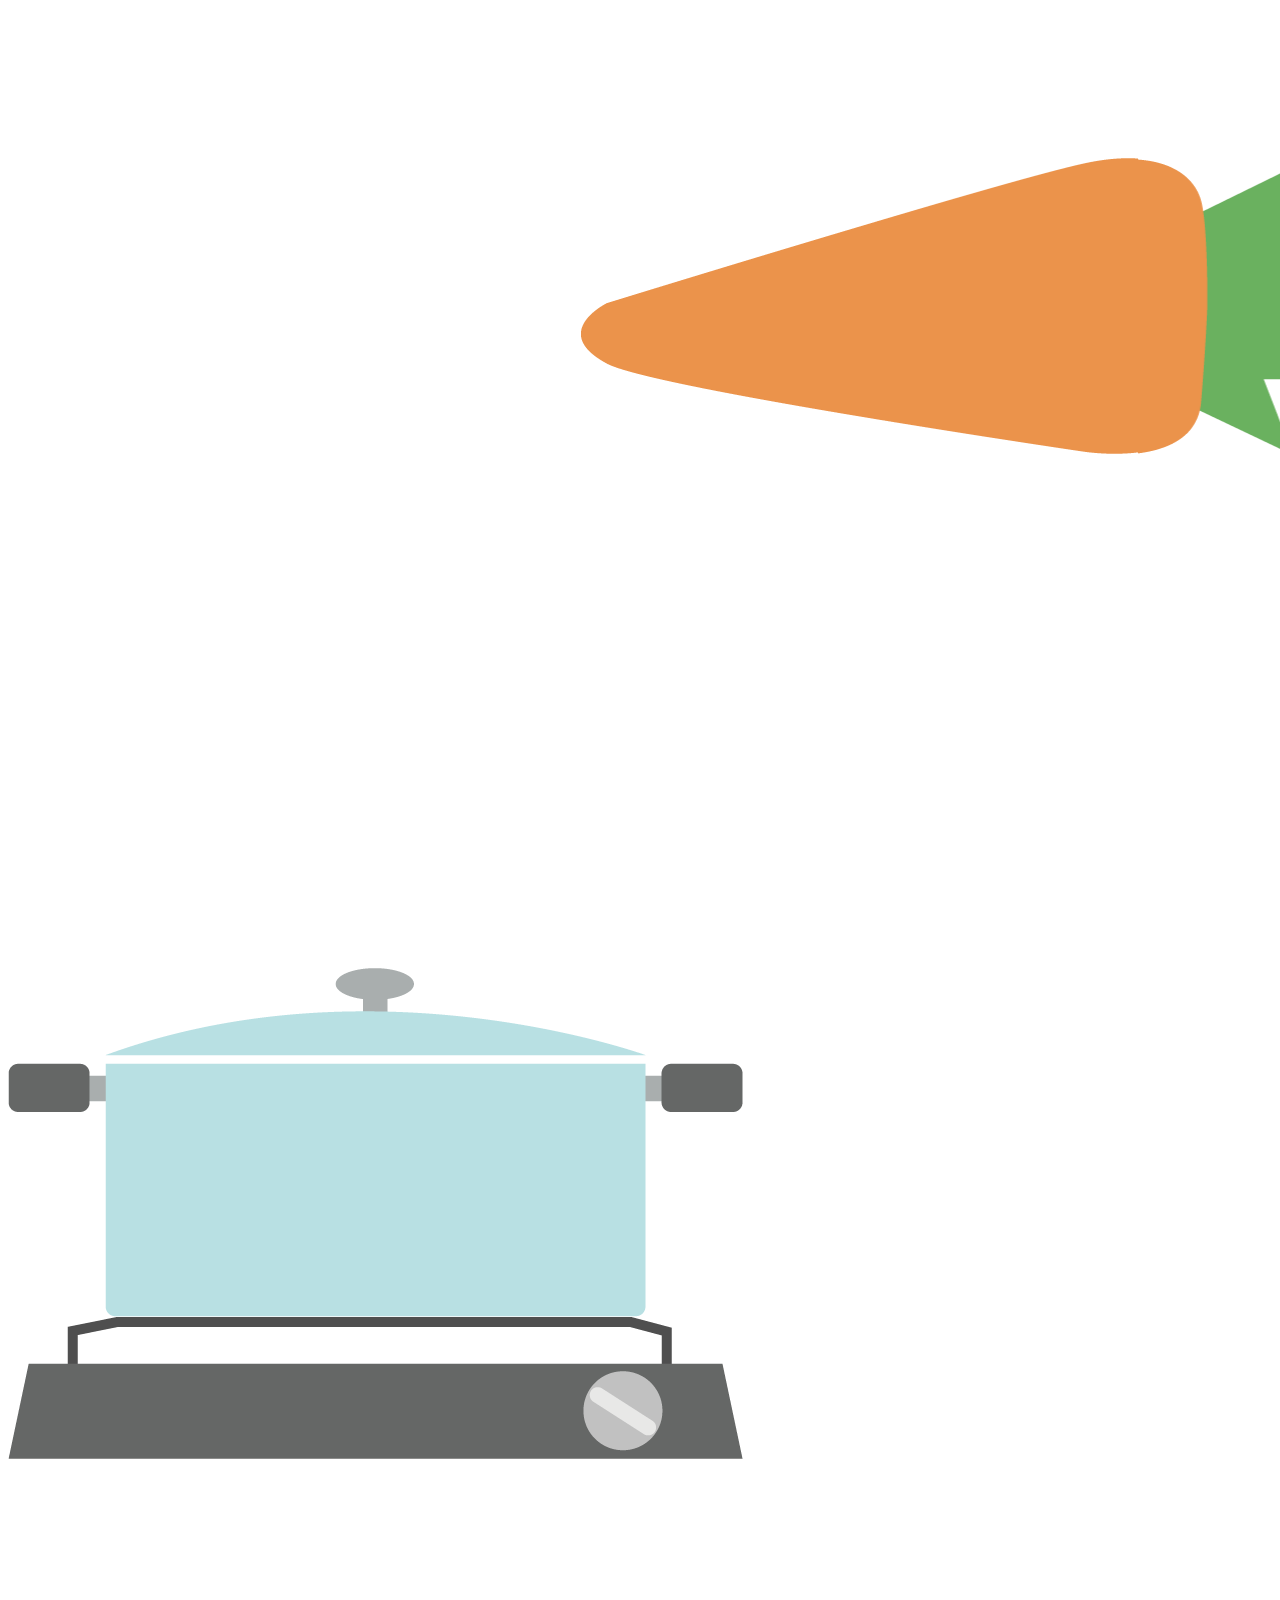
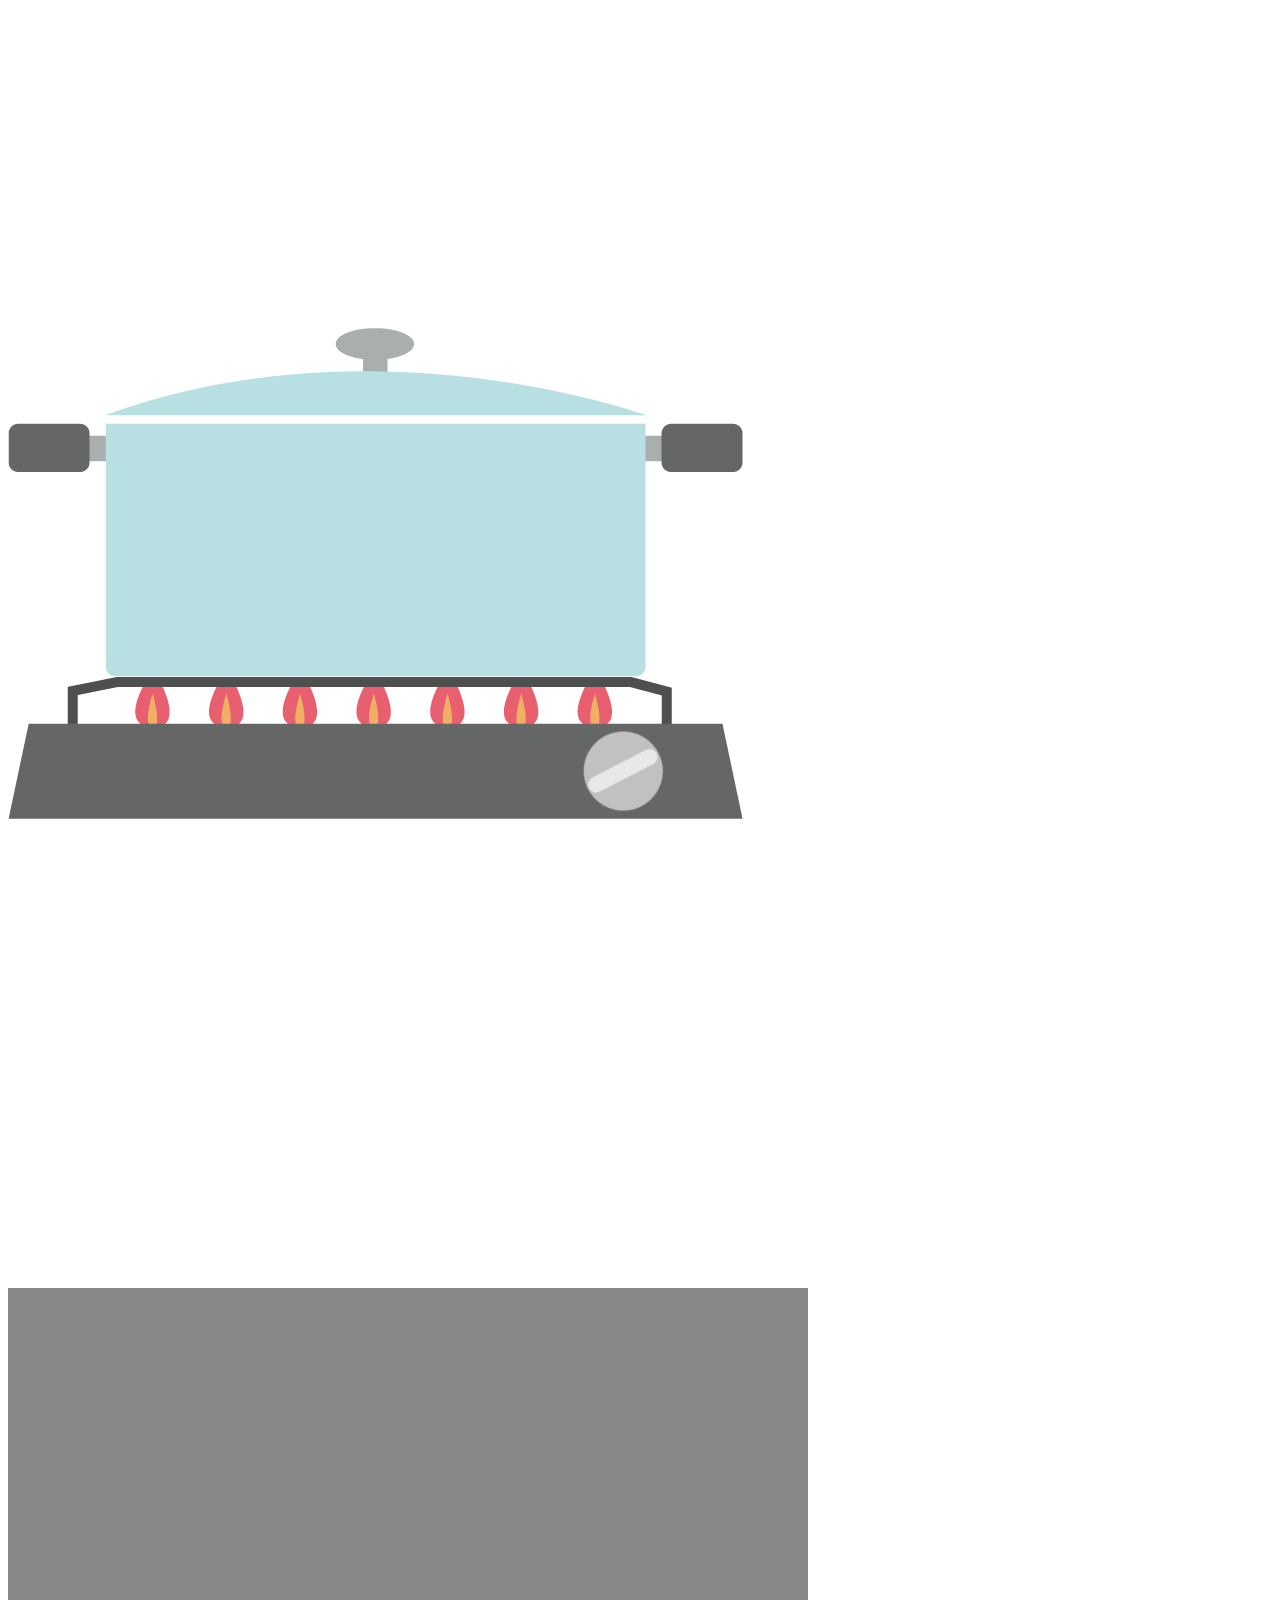
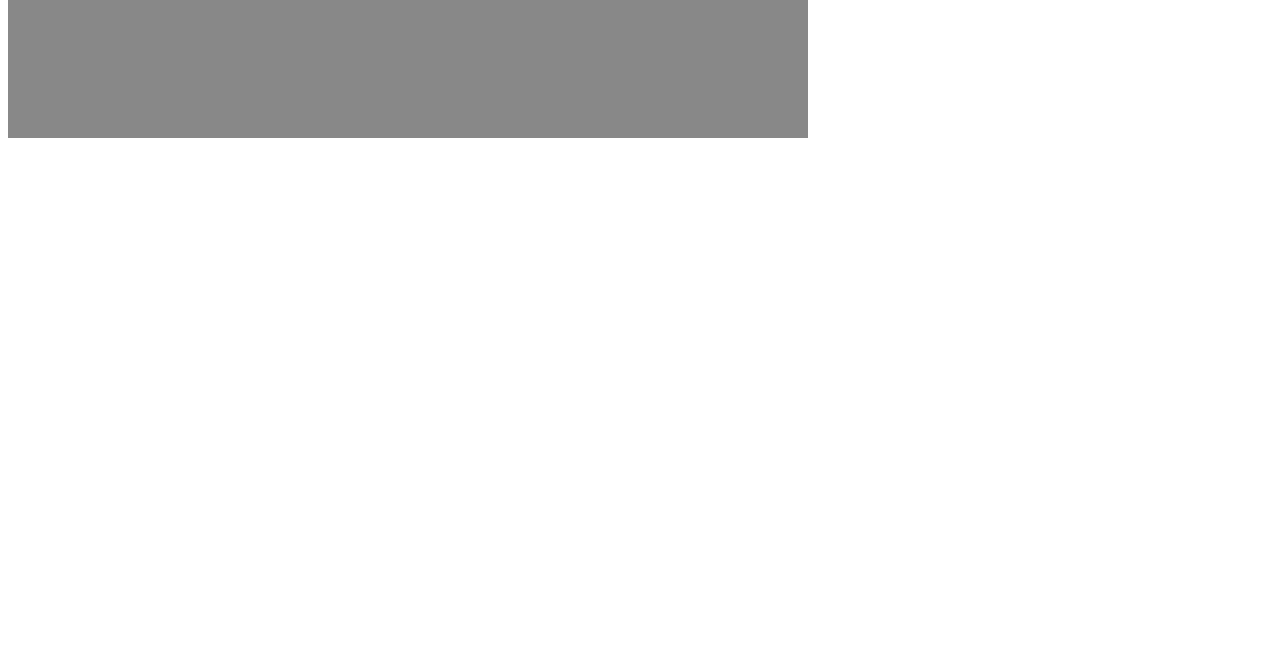
==== cook.html @ 222a022e "cook.html" ====
<!DOCTYPE html>
<html lang="en">
<head>
	<meta charset="UTF-8">
	<title>はじめてのキッチン　-りょうりをつくろう-</title>
	<link rel="stylesheet" href="stylesheets/style.css">
	<script type="text/javascript" src="js/jquery.min.js"></script>
	<script type="text/javascript" src="js/cut.js"></script>
	<script type="text/javascript" src="js/jqueryRotate.js"></script>
	<script type="text/javascript" src="js/fire.js"></script>
    <script src="js/imagesLoaded.js"></script>
    <script src="js/jcanvas.js"></script>
    <script src="js/mix.js"></script>


</head>
<style type="text/css">
    #canvas-wrapper {
        position: relative;
        width: 840px;
        height: 640px;
    }
    #cover-canvas {
        position: absolute;
        background-color: #888;
    }
    #canvas-wrapper div{
        position: absolute;
        top: 209px;
        left: 384px;
    }
    #preload {
        display: none;
    }
</style>


<body>
	<div class="foodwrapper cut">
		<div class="food">
			<img src="images/cookimg/carrot_0.png" height="596" width="280" alt="">
		</div>
		<div class="food">
			<img src="images/cookimg/carrot_1.png" height="596" width="280" alt="">
		</div>
		<div class="food">
			<img src="images/cookimg/carrot_2.png" height="596" width="280" alt="">
		</div>
	</div>
	<div class="foodwrapper gasoff">
		<div class="pan">
			<img src="images/utensil/img_pan.png" height="349" width="735" alt="">
		</div>
		<div class="gas off">
			<div class="gasSwitch">
				<img src="images/utensil/img_gasSwitch.png" height="80" width="80" alt="">
			</div>
		</div>
	</div>
	<div class="foodwrapper gason">
		<div class="pan">
			<img src="images/utensil/img_pan.png" height="349" width="735" alt="">
		</div>
		<div class="gas on">
			<div class="gasSwitch">
				<img src="images/utensil/img_gasSwitch.png" height="80" width="80" alt="">
			</div>
		</div>
	</div>

	<div class="foodwrapper mix">
        <div id="canvas-wrapper">
            <canvas id="cover-canvas" width="800" height="450"></canvas>
<!--             <div><img src="images/img_board.png" height="227" width="366"></div>
 -->
        </div>
 
        <!-- 生成される画像 -->
        <div class="generated-image">
        </div>
 
        <!-- 事前に一回画像を読み込ませておく -->
        <div id="preload">
            <img src="images/utensil/img_inPan_bg.png" height="633" width="837">
            <img src="images/utensil/img_inPan_0.png" height="633" width="633">
        </div>
	

	</div>


</body>
</html>
---- stylesheets/style.css ----
.foodwrapper {
  width: 1410px;
  height: 960px;
  margin: 0 auto;
}
.foodwrapper .food {
  cursor: pointer;
  float: right;
}
.foodwrapper .pan {
  width: 735px;
  height: 349px;
}
.foodwrapper .gas {
  width: 735px;
  height: 142px;
  position: relative;
}
.foodwrapper .gas.on {
  background: url("../images/utensil/img_gas_on.png");
}
.foodwrapper .gas.on .gasSwitch {
  -webkit-transform: rotate(120deg);
}
.foodwrapper .gas.off {
  background: url("../images/utensil/img_gas_off.png");
}
.foodwrapper .gas .gasSwitch {
  cursor: pointer;
  width: 80px;
  height: 80px;
  right: 80px;
  bottom: 8px;
  position: absolute;
}
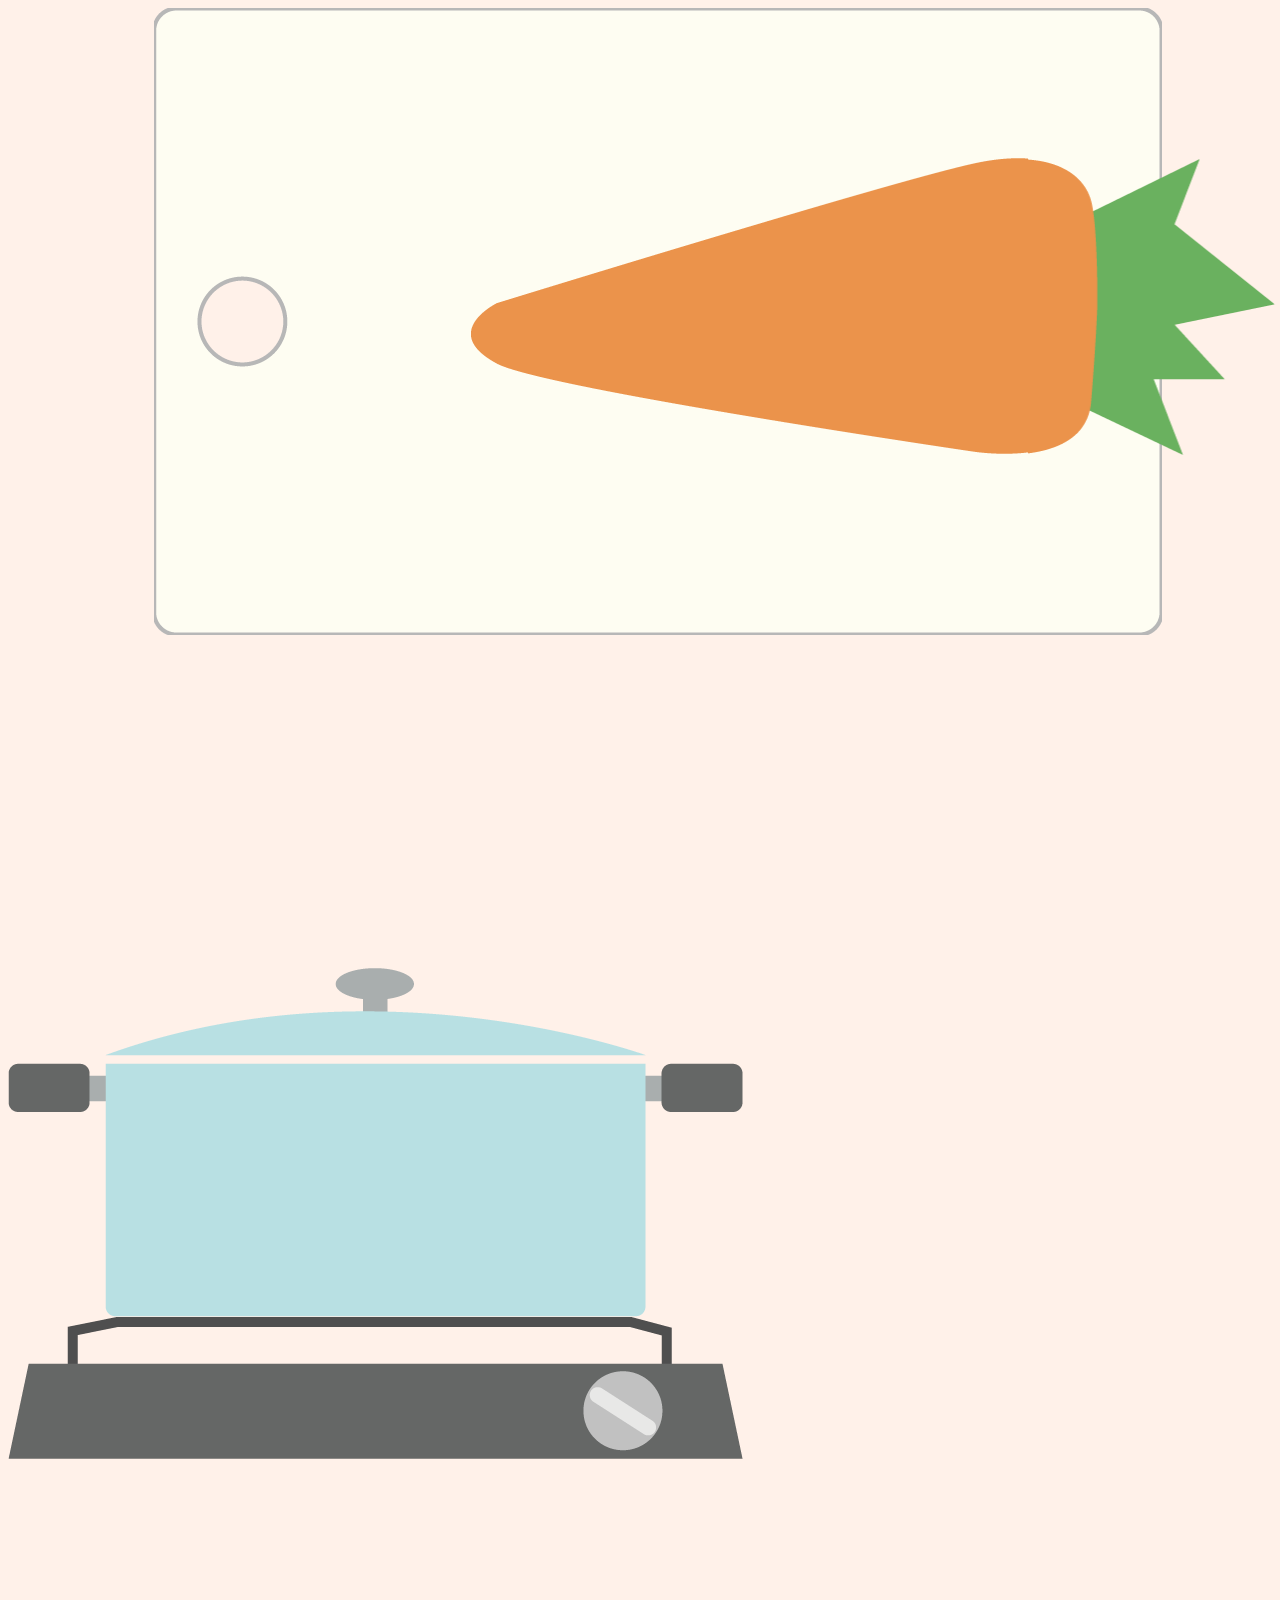
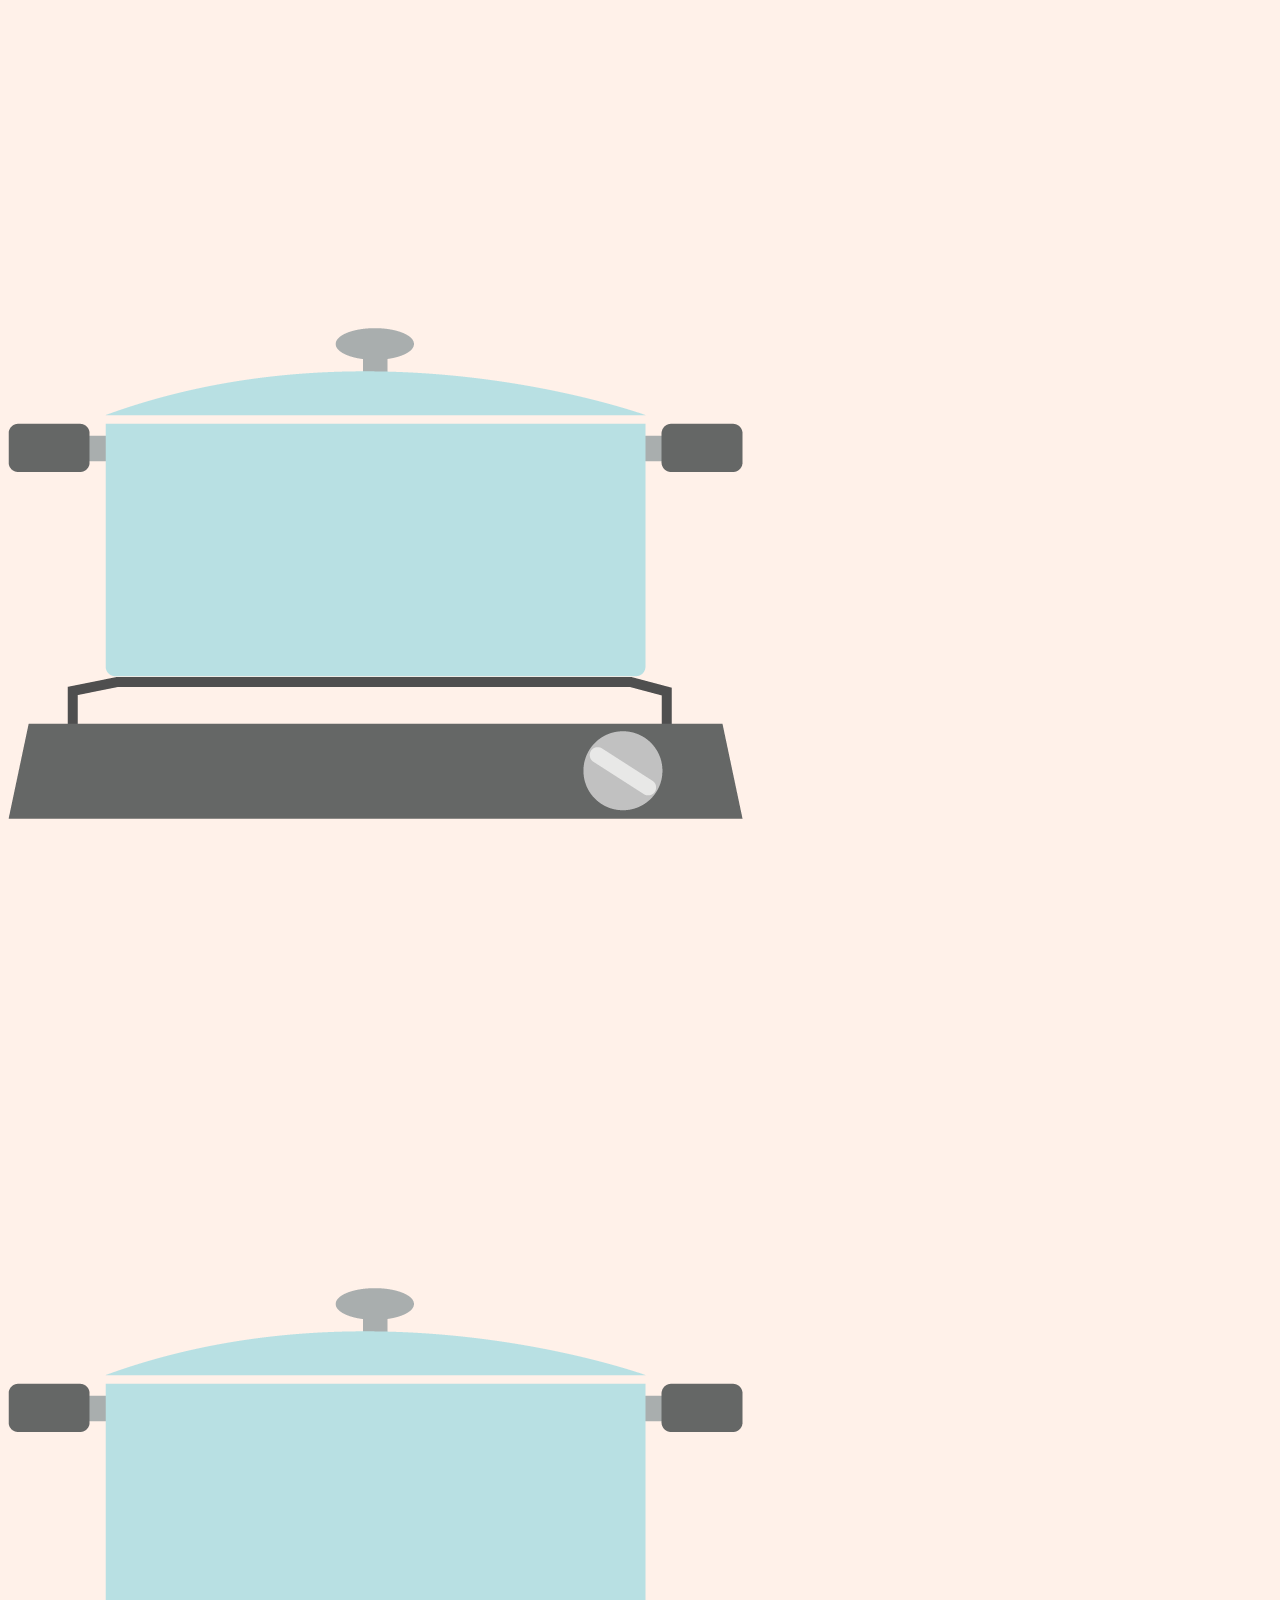
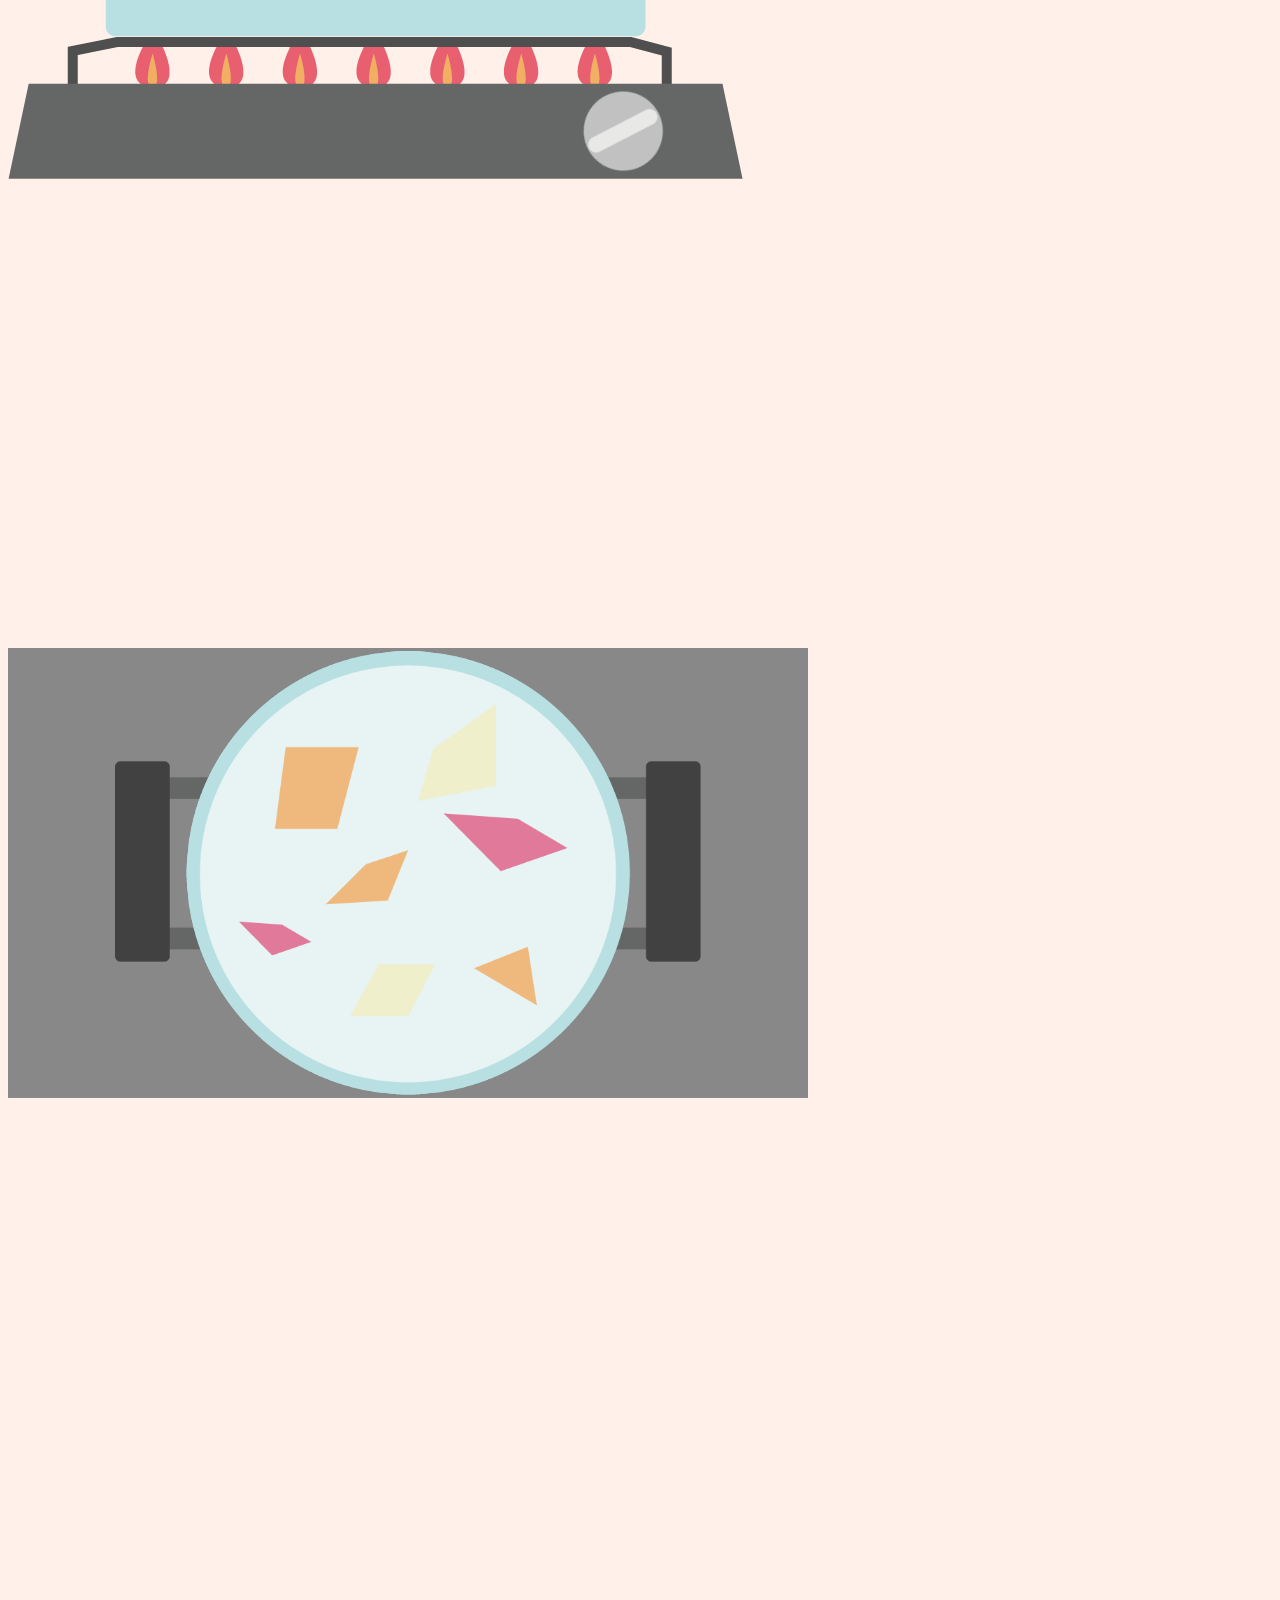
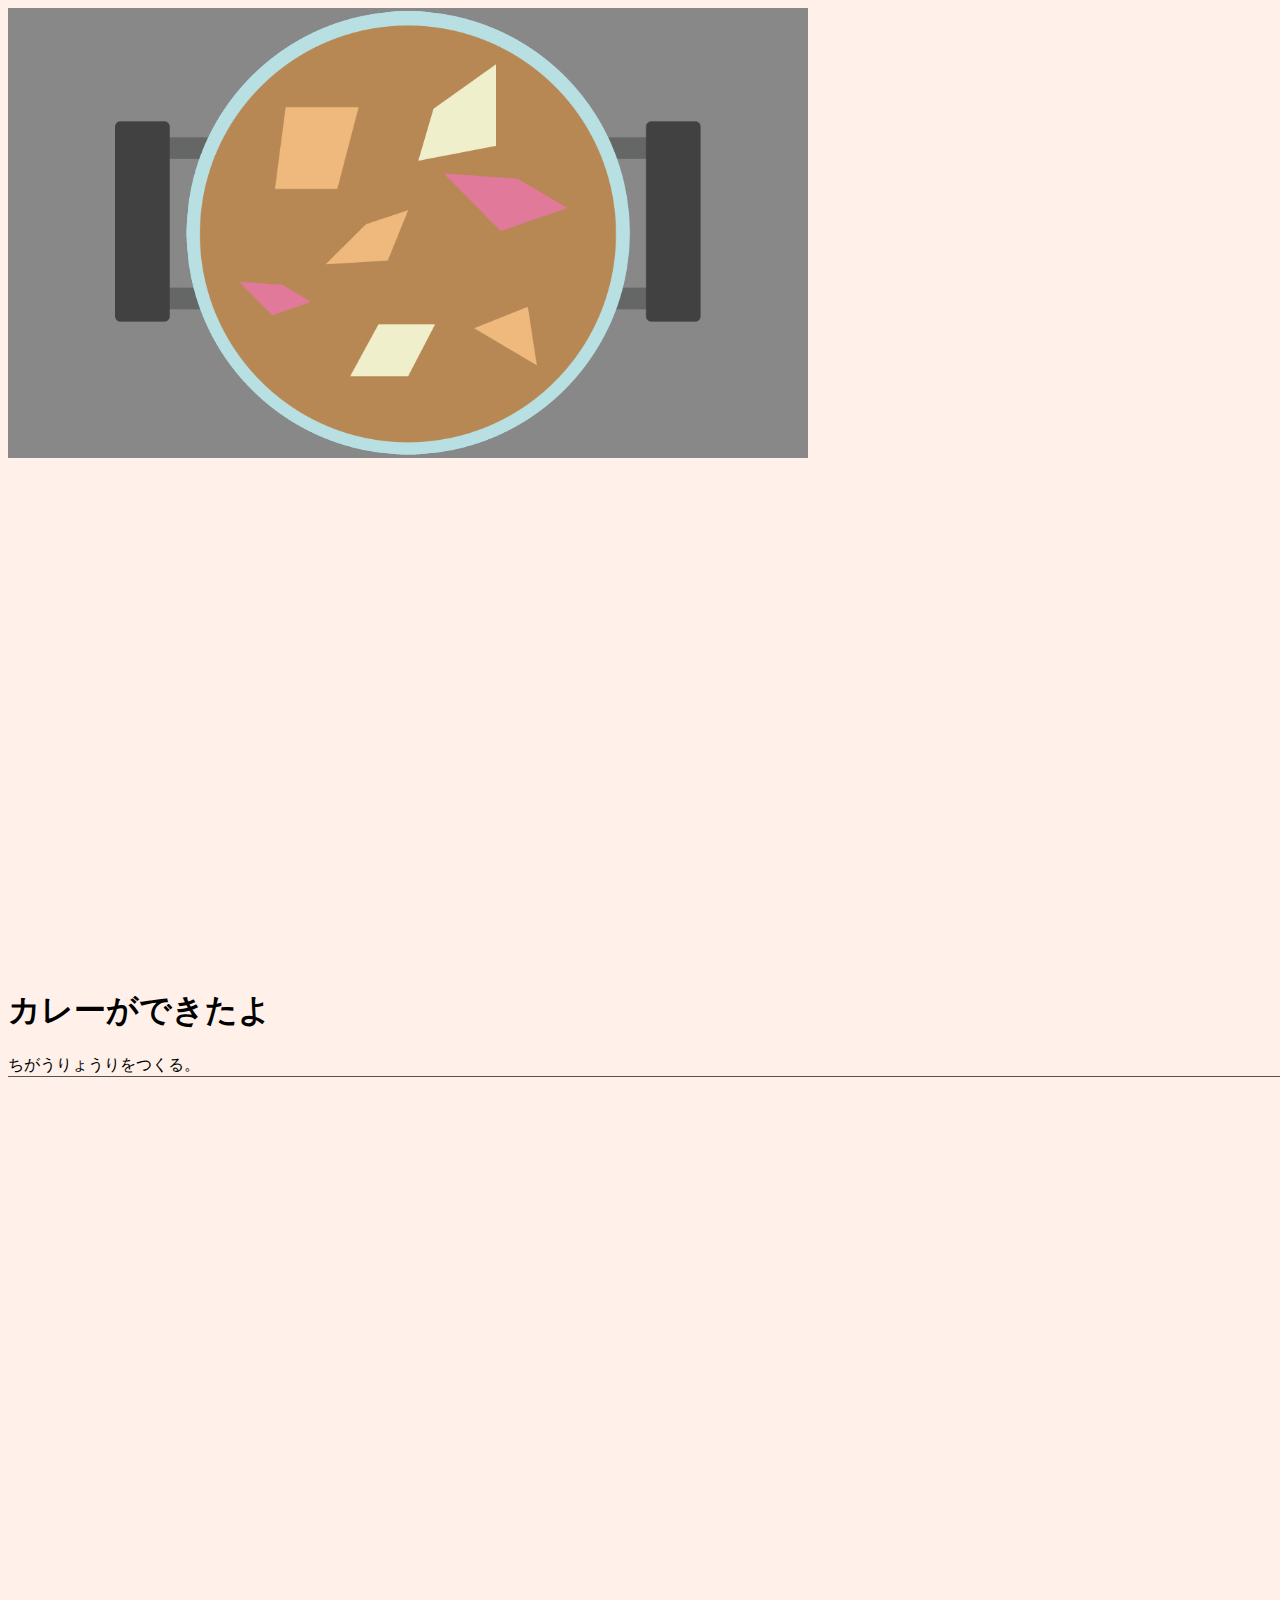
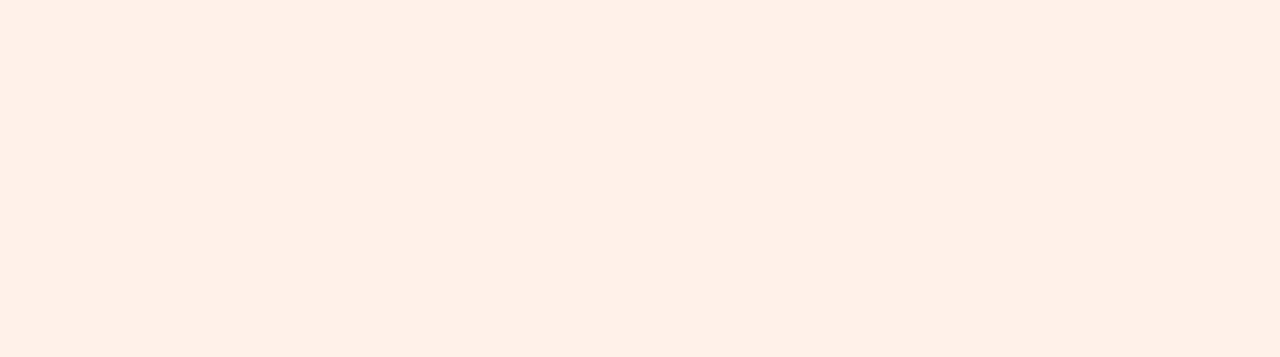
==== commit 36cc5ec2: "あるものぜんぶ" ====
--- a/cook.html
+++ b/cook.html
@@ -11,25 +11,32 @@
     <script src="js/imagesLoaded.js"></script>
     <script src="js/jcanvas.js"></script>
     <script src="js/mix.js"></script>
+    <script src="js/top.js"></script>
 
 
+<!-- 	<script>
+		$(window).on('touchmove.noScroll', function(e) {
+    		e.preventDefault();
+		});
+	</script>
+ -->
 </head>
 <style type="text/css">
-    #canvas-wrapper {
+    .canvas-wrapper {
         position: relative;
         width: 840px;
         height: 640px;
     }
-    #cover-canvas {
+    .cover-canvas {
         position: absolute;
         background-color: #888;
     }
-    #canvas-wrapper div{
+    .canvas-wrapper div{
         position: absolute;
         top: 209px;
         left: 384px;
     }
-    #preload {
+    .preload {
         display: none;
     }
 </style>
@@ -57,6 +64,16 @@
 			</div>
 		</div>
 	</div>
+	<div class="foodwrapper gasoff">
+		<div class="pan">
+			<img src="images/utensil/img_pan.png" height="349" width="735" alt="">
+		</div>
+		<div class="gas off">
+			<div class="gasSwitch">
+				<img src="images/utensil/img_gasSwitch.png" height="80" width="80" alt="">
+			</div>
+		</div>
+	</div>
 	<div class="foodwrapper gason">
 		<div class="pan">
 			<img src="images/utensil/img_pan.png" height="349" width="735" alt="">
@@ -69,8 +86,8 @@
 	</div>
 
 	<div class="foodwrapper mix">
-        <div id="canvas-wrapper">
-            <canvas id="cover-canvas" width="800" height="450"></canvas>
+        <div class="canvas-wrapper">
+            <canvas class="cover-canvas" width="800" height="450"></canvas>
 <!--             <div><img src="images/img_board.png" height="227" width="366"></div>
  -->
         </div>
@@ -80,7 +97,7 @@
         </div>
  
         <!-- 事前に一回画像を読み込ませておく -->
-        <div id="preload">
+        <div class="preload">
             <img src="images/utensil/img_inPan_bg.png" height="633" width="837">
             <img src="images/utensil/img_inPan_0.png" height="633" width="633">
         </div>
@@ -88,6 +105,31 @@
 
 	</div>
 
+	<div class="foodwrapper mix">
+        <div class="canvas-wrapper">
+            <canvas class="cover-canvas" width="800" height="450"></canvas>
+<!--             <div><img src="images/img_board.png" height="227" width="366"></div>
+ -->
+        </div>
+ 
+        <!-- 生成される画像 -->
+        <div class="generated-image">
+        </div>
+ 
+        <!-- 事前に一回画像を読み込ませておく -->
+        <div class="preload">
+            <img src="images/utensil/img_inPan_bg.png" height="633" width="837">
+            <img src="images/utensil/img_inPan_1.png" height="633" width="633">
+        </div>
+	
 
+	</div>
+
+	<div class="foodwrapper">
+		
+		<h1>カレーができたよ</h1>
+
+		<p class="goTop">ちがうりょうりをつくる。</p>
+	</div>
 </body>
 </html>--- a/stylesheets/style.css
+++ b/stylesheets/style.css
@@ -1,7 +1,20 @@
+body {
+  background: #FFF1E9;
+}
+
+.goTop {
+  display: block;
+  border-bottom: 1px solid #535353;
+}
+
 .foodwrapper {
-  width: 1410px;
+  width: 1300px;
   height: 960px;
   margin: 0 auto;
+}
+.foodwrapper.cut {
+  background: url("../images/img_board.png") no-repeat;
+  background-position: top;
 }
 .foodwrapper .food {
   cursor: pointer;
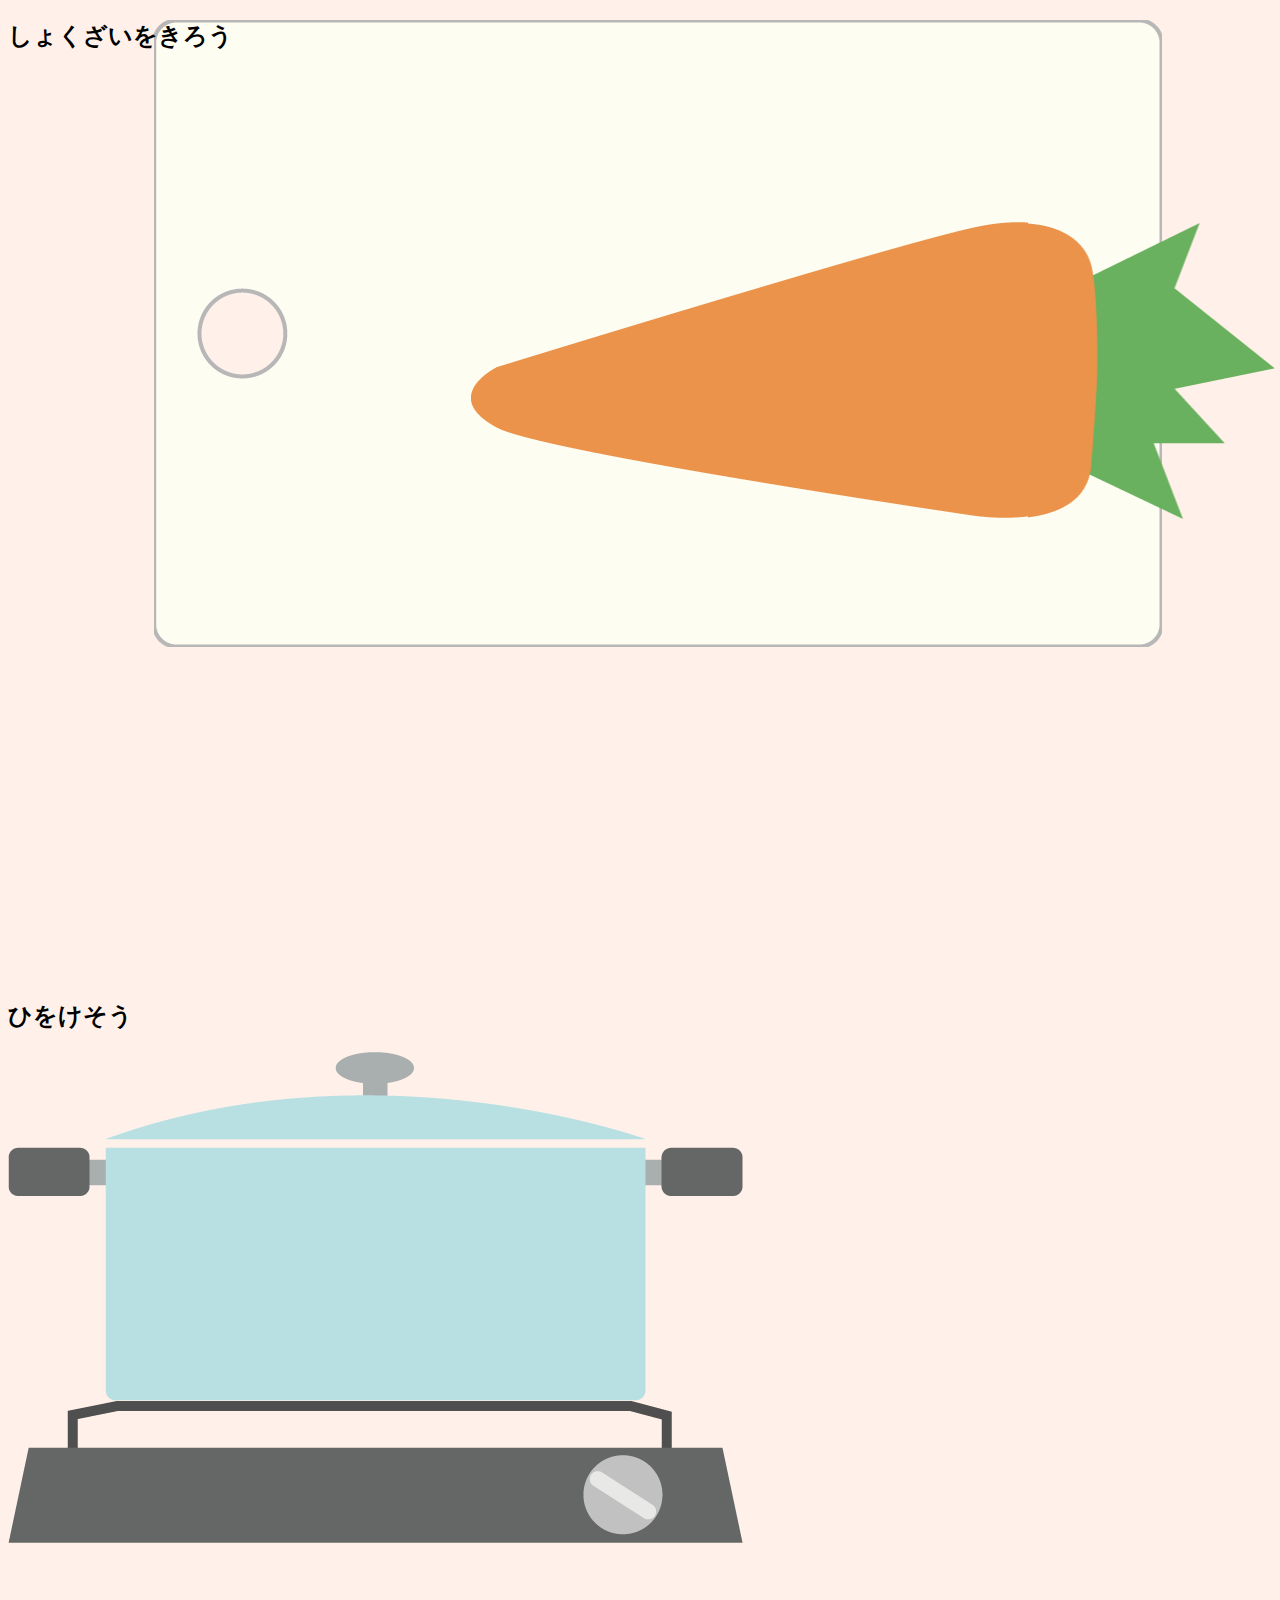
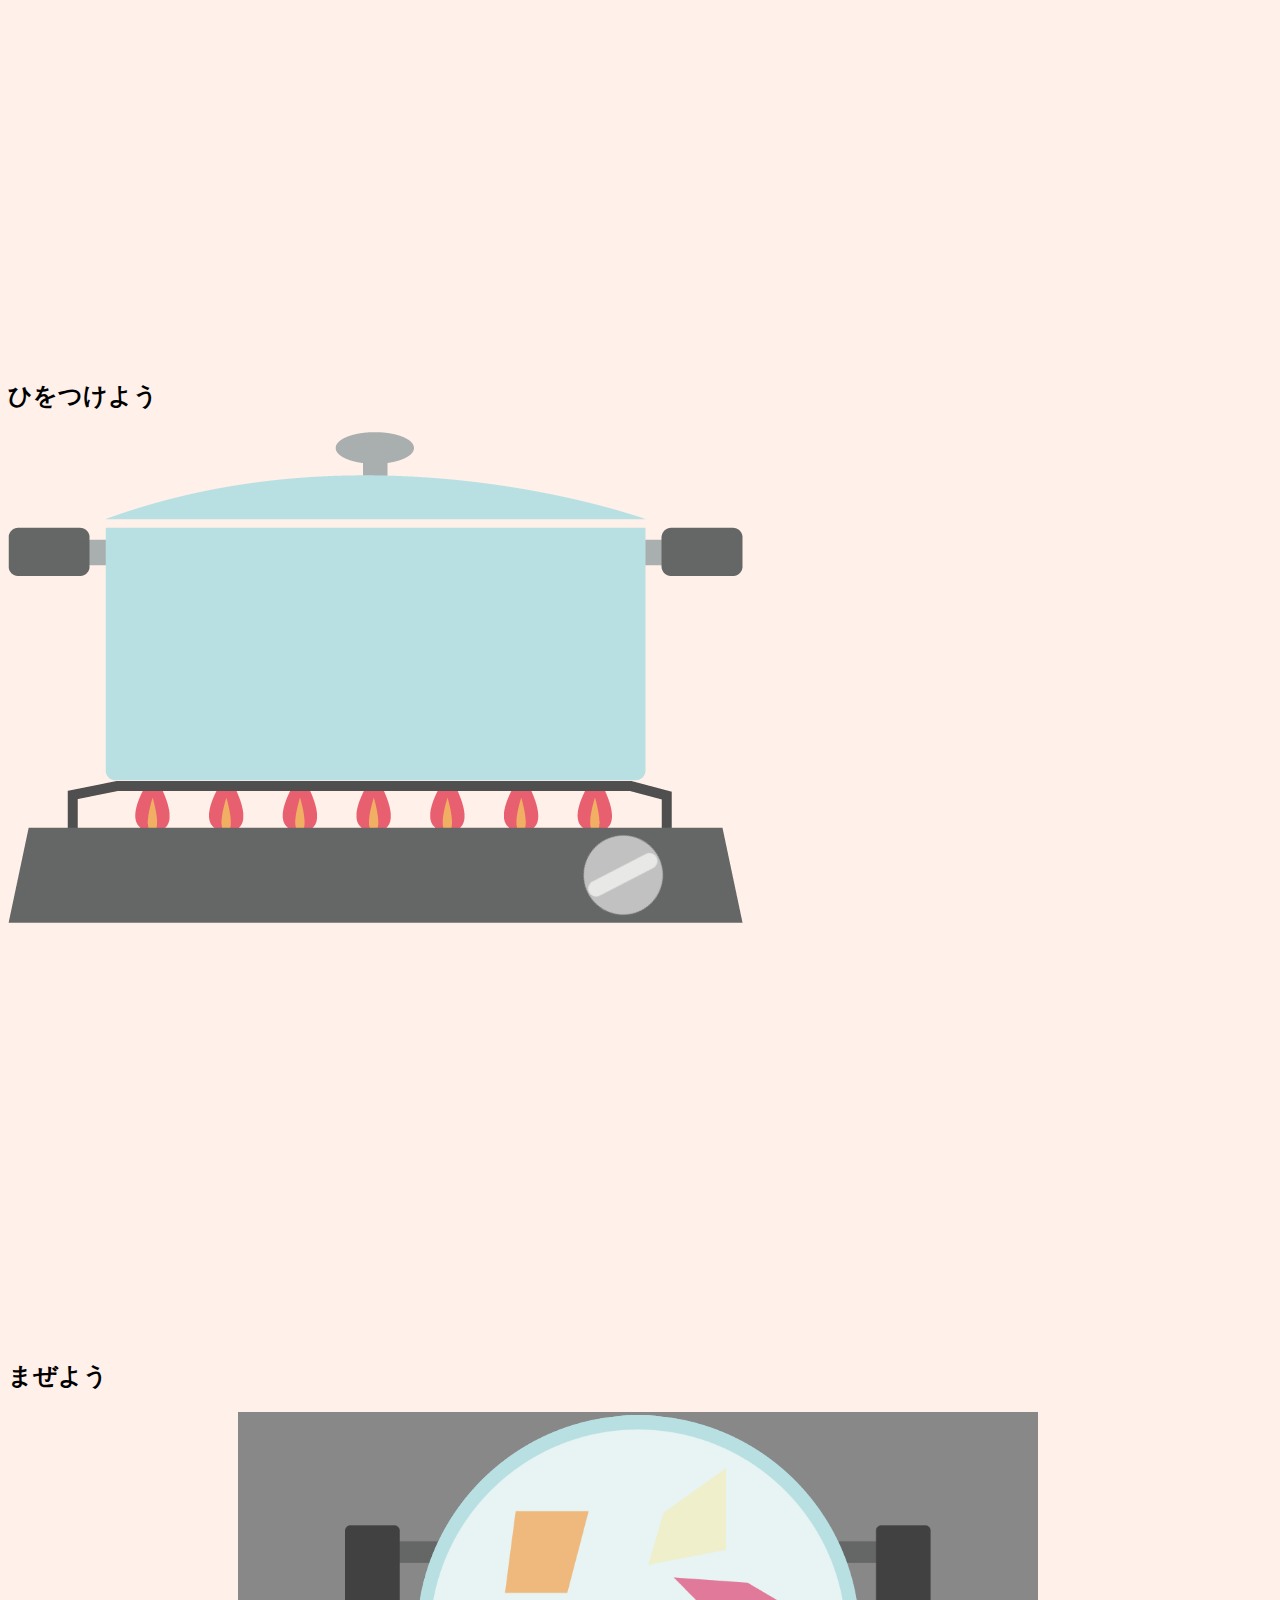
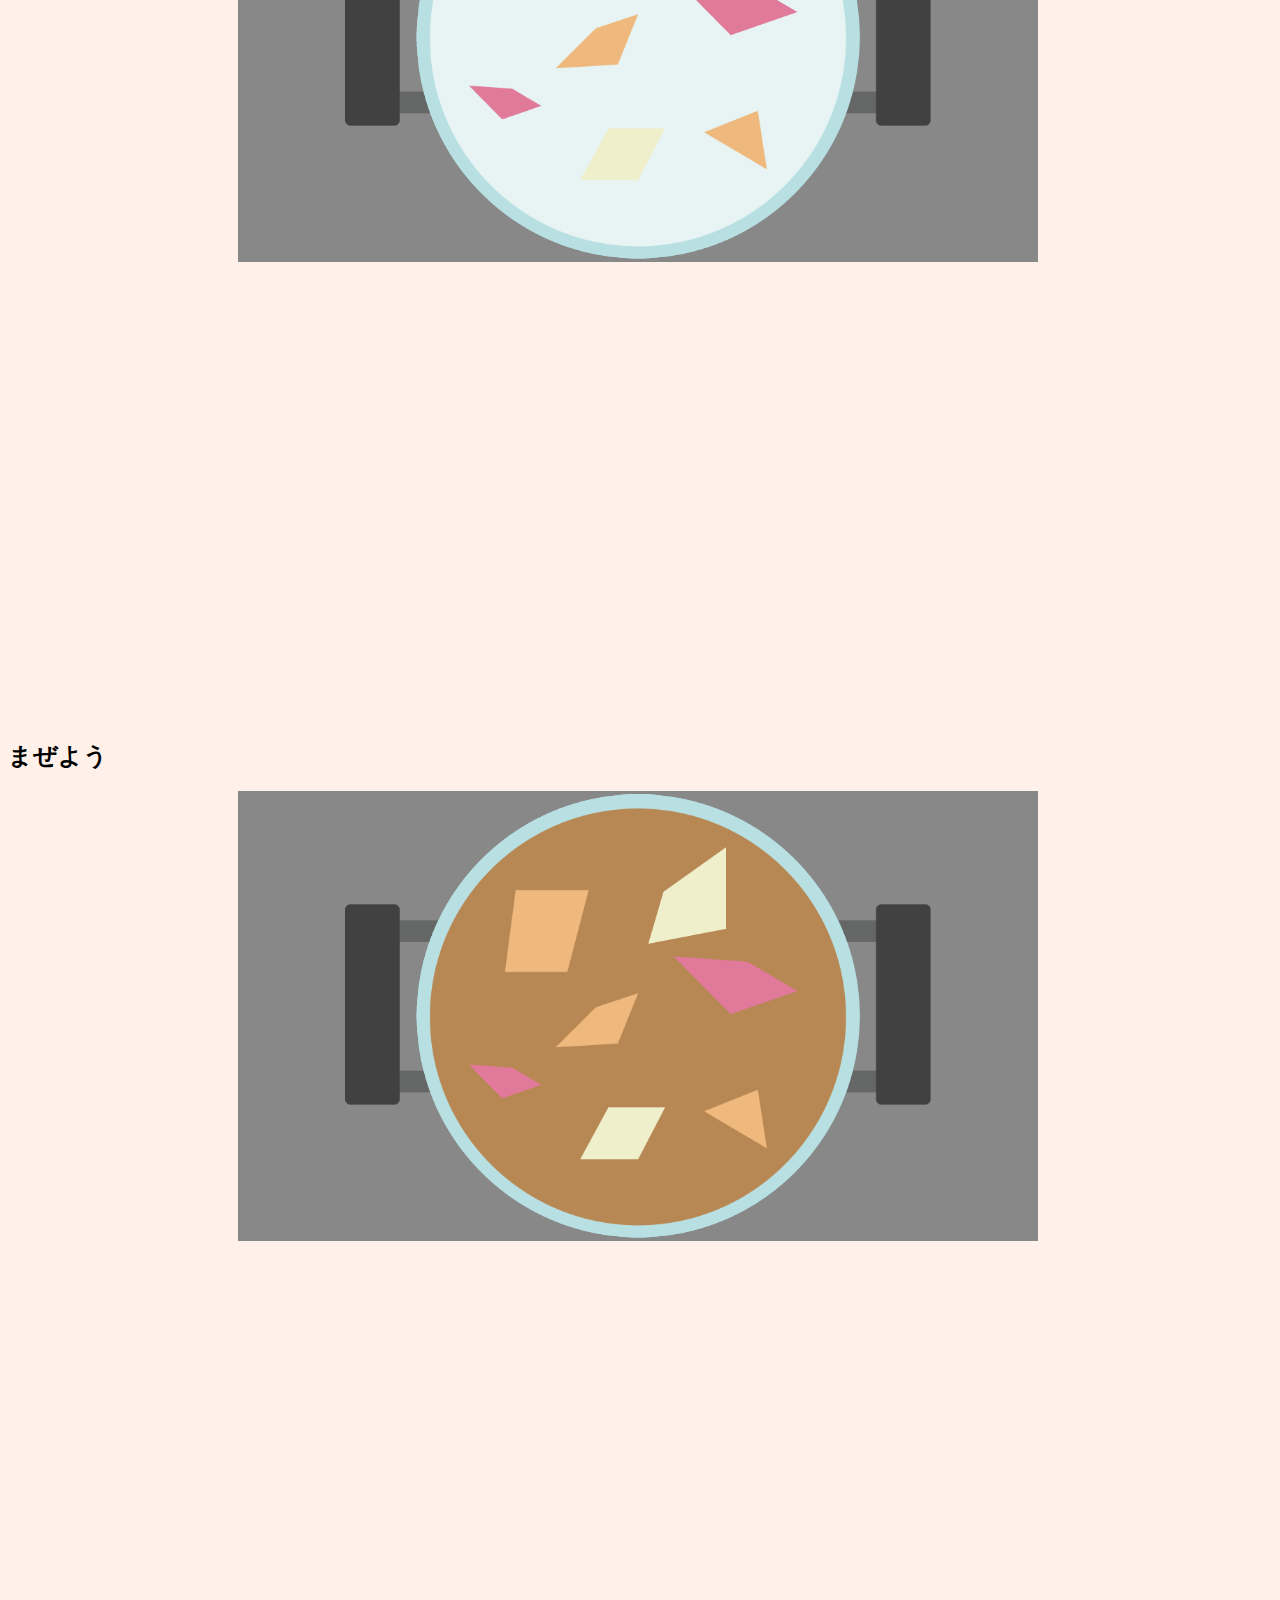
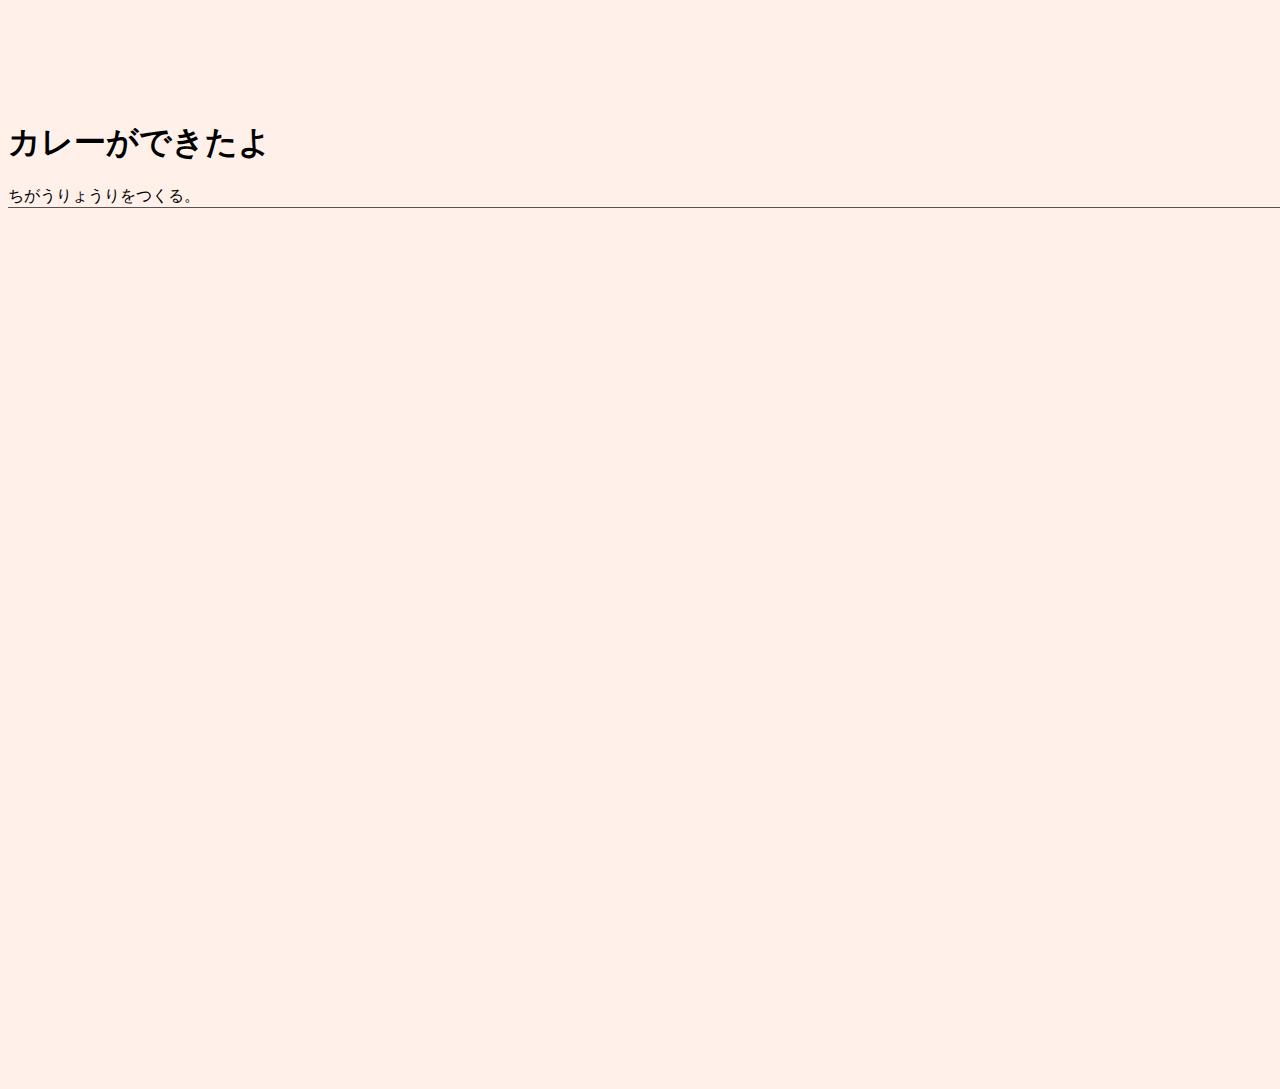
==== commit d4944bcd: "シングルクォートなう" ====
--- a/cook.html
+++ b/cook.html
@@ -1,17 +1,17 @@
 <!DOCTYPE html>
-<html lang="en">
+<html lang='en'>
 <head>
-	<meta charset="UTF-8">
+	<meta charset='UTF-8'>
 	<title>はじめてのキッチン　-りょうりをつくろう-</title>
-	<link rel="stylesheet" href="stylesheets/style.css">
-	<script type="text/javascript" src="js/jquery.min.js"></script>
-	<script type="text/javascript" src="js/cut.js"></script>
-	<script type="text/javascript" src="js/jqueryRotate.js"></script>
-	<script type="text/javascript" src="js/fire.js"></script>
-    <script src="js/imagesLoaded.js"></script>
-    <script src="js/jcanvas.js"></script>
-    <script src="js/mix.js"></script>
-    <script src="js/top.js"></script>
+	<link rel='stylesheet' href='stylesheets/style.css'>
+	<script type='text/javascript' src='js/jquery.min.js'></script>
+	<script type='text/javascript' src='js/cut.js'></script>
+	<script type='text/javascript' src='js/jqueryRotate.js'></script>
+	<script type='text/javascript' src='js/fire.js'></script>
+    <script src='js/imagesLoaded.js'></script>
+    <script src='js/jcanvas.js'></script>
+    <script src='js/mix.js'></script>
+    <script src='js/top.js'></script>
 
 
 <!-- 	<script>
@@ -21,11 +21,12 @@
 	</script>
  -->
 </head>
-<style type="text/css">
+<style type='text/css'>
     .canvas-wrapper {
         position: relative;
         width: 840px;
         height: 640px;
+        margin: 0 auto;
     }
     .cover-canvas {
         position: absolute;
@@ -43,93 +44,94 @@
 
 
 <body>
-	<div class="foodwrapper cut">
-		<div class="food">
-			<img src="images/cookimg/carrot_0.png" height="596" width="280" alt="">
-		</div>
-		<div class="food">
-			<img src="images/cookimg/carrot_1.png" height="596" width="280" alt="">
-		</div>
-		<div class="food">
-			<img src="images/cookimg/carrot_2.png" height="596" width="280" alt="">
-		</div>
-	</div>
-	<div class="foodwrapper gasoff">
-		<div class="pan">
-			<img src="images/utensil/img_pan.png" height="349" width="735" alt="">
-		</div>
-		<div class="gas off">
-			<div class="gasSwitch">
-				<img src="images/utensil/img_gasSwitch.png" height="80" width="80" alt="">
+
+	<div class='wrapper'>
+		<div class='foodwrapper cut'>
+			<h2>しょくざいをきろう</h2>
+			<div class='food'>
+				<img src='images/cookimg/carrot_0.png' height='596' width='280' alt=''>
+			</div>
+			<div class='food'>
+				<img src='images/cookimg/carrot_1.png' height='596' width='280' alt=''>
+			</div>
+			<div class='food'>
+				<img src='images/cookimg/carrot_2.png' height='596' width='280' alt=''>
 			</div>
 		</div>
-	</div>
-	<div class="foodwrapper gasoff">
-		<div class="pan">
-			<img src="images/utensil/img_pan.png" height="349" width="735" alt="">
-		</div>
-		<div class="gas off">
-			<div class="gasSwitch">
-				<img src="images/utensil/img_gasSwitch.png" height="80" width="80" alt="">
+		<div class='foodwrapper gasoff'>
+			<h2>ひをけそう</h2>
+
+			<div class='pan'>
+				<img src='images/utensil/img_pan.png' height='349' width='735' alt=''>
+			</div>
+			<div class='gas off'>
+				<div class='gasSwitch'>
+					<img src='images/utensil/img_gasSwitch.png' height='80' width='80' alt=''>
+				</div>
 			</div>
 		</div>
-	</div>
-	<div class="foodwrapper gason">
-		<div class="pan">
-			<img src="images/utensil/img_pan.png" height="349" width="735" alt="">
-		</div>
-		<div class="gas on">
-			<div class="gasSwitch">
-				<img src="images/utensil/img_gasSwitch.png" height="80" width="80" alt="">
+		<div class='foodwrapper gason'>
+			<h2>ひをつけよう</h2>
+			<div class='pan'>
+				<img src='images/utensil/img_pan.png' height='349' width='735' alt=''>
+			</div>
+			<div class='gas on'>
+				<div class='gasSwitch'>
+					<img src='images/utensil/img_gasSwitch.png' height='80' width='80' alt=''>
+				</div>
 			</div>
 		</div>
-	</div>
 
-	<div class="foodwrapper mix">
-        <div class="canvas-wrapper">
-            <canvas class="cover-canvas" width="800" height="450"></canvas>
-<!--             <div><img src="images/img_board.png" height="227" width="366"></div>
- -->
-        </div>
- 
-        <!-- 生成される画像 -->
-        <div class="generated-image">
-        </div>
- 
-        <!-- 事前に一回画像を読み込ませておく -->
-        <div class="preload">
-            <img src="images/utensil/img_inPan_bg.png" height="633" width="837">
-            <img src="images/utensil/img_inPan_0.png" height="633" width="633">
-        </div>
-	
+		<div class='foodwrapper mix'>
+			<h2>まぜよう</h2>
 
-	</div>
+	        <div class='canvas-wrapper'>
+	            <canvas class='cover-canvas' width='800' height='450'></canvas>
+	<!--             <div><img src='images/img_board.png' height='227' width='366'></div>
+	 -->
+	        </div>
+	 
+	        <!-- 生成される画像 -->
+	        <div class='generated-image'>
+	        </div>
+	 
+	        <!-- 事前に一回画像を読み込ませておく -->
+	        <div class='preload'>
+	            <img src='images/utensil/img_inPan_bg.png' height='633' width='837'>
+	            <img src='images/utensil/img_inPan_0.png' height='633' width='633'>
+	        </div>
+		
 
-	<div class="foodwrapper mix">
-        <div class="canvas-wrapper">
-            <canvas class="cover-canvas" width="800" height="450"></canvas>
-<!--             <div><img src="images/img_board.png" height="227" width="366"></div>
- -->
-        </div>
- 
-        <!-- 生成される画像 -->
-        <div class="generated-image">
-        </div>
- 
-        <!-- 事前に一回画像を読み込ませておく -->
-        <div class="preload">
-            <img src="images/utensil/img_inPan_bg.png" height="633" width="837">
-            <img src="images/utensil/img_inPan_1.png" height="633" width="633">
-        </div>
-	
+		</div>
 
-	</div>
+		<div class='foodwrapper mix'>
+			<h2>まぜよう</h2>
 
-	<div class="foodwrapper">
+	        <div class='canvas-wrapper'>
+	            <canvas class='cover-canvas' width='800' height='450'></canvas>
+	<!--             <div><img src='images/img_board.png' height='227' width='366'></div>
+	 -->
+	        </div>
+	 
+	        <!-- 生成される画像 -->
+	        <div class='generated-image'>
+	        </div>
+	 
+	        <!-- 事前に一回画像を読み込ませておく -->
+	        <div class='preload'>
+	            <img src='images/utensil/img_inPan_bg.png' height='633' width='837'>
+	            <img src='images/utensil/img_inPan_1.png' height='633' width='633'>
+	        </div>
 		
-		<h1>カレーができたよ</h1>
 
-		<p class="goTop">ちがうりょうりをつくる。</p>
+		</div>
+
+		<div class='foodwrapper'>
+			
+			<h1>カレーができたよ</h1>
+
+			<p class='goTop'>ちがうりょうりをつくる。</p>
+		</div>
 	</div>
 </body>
 </html>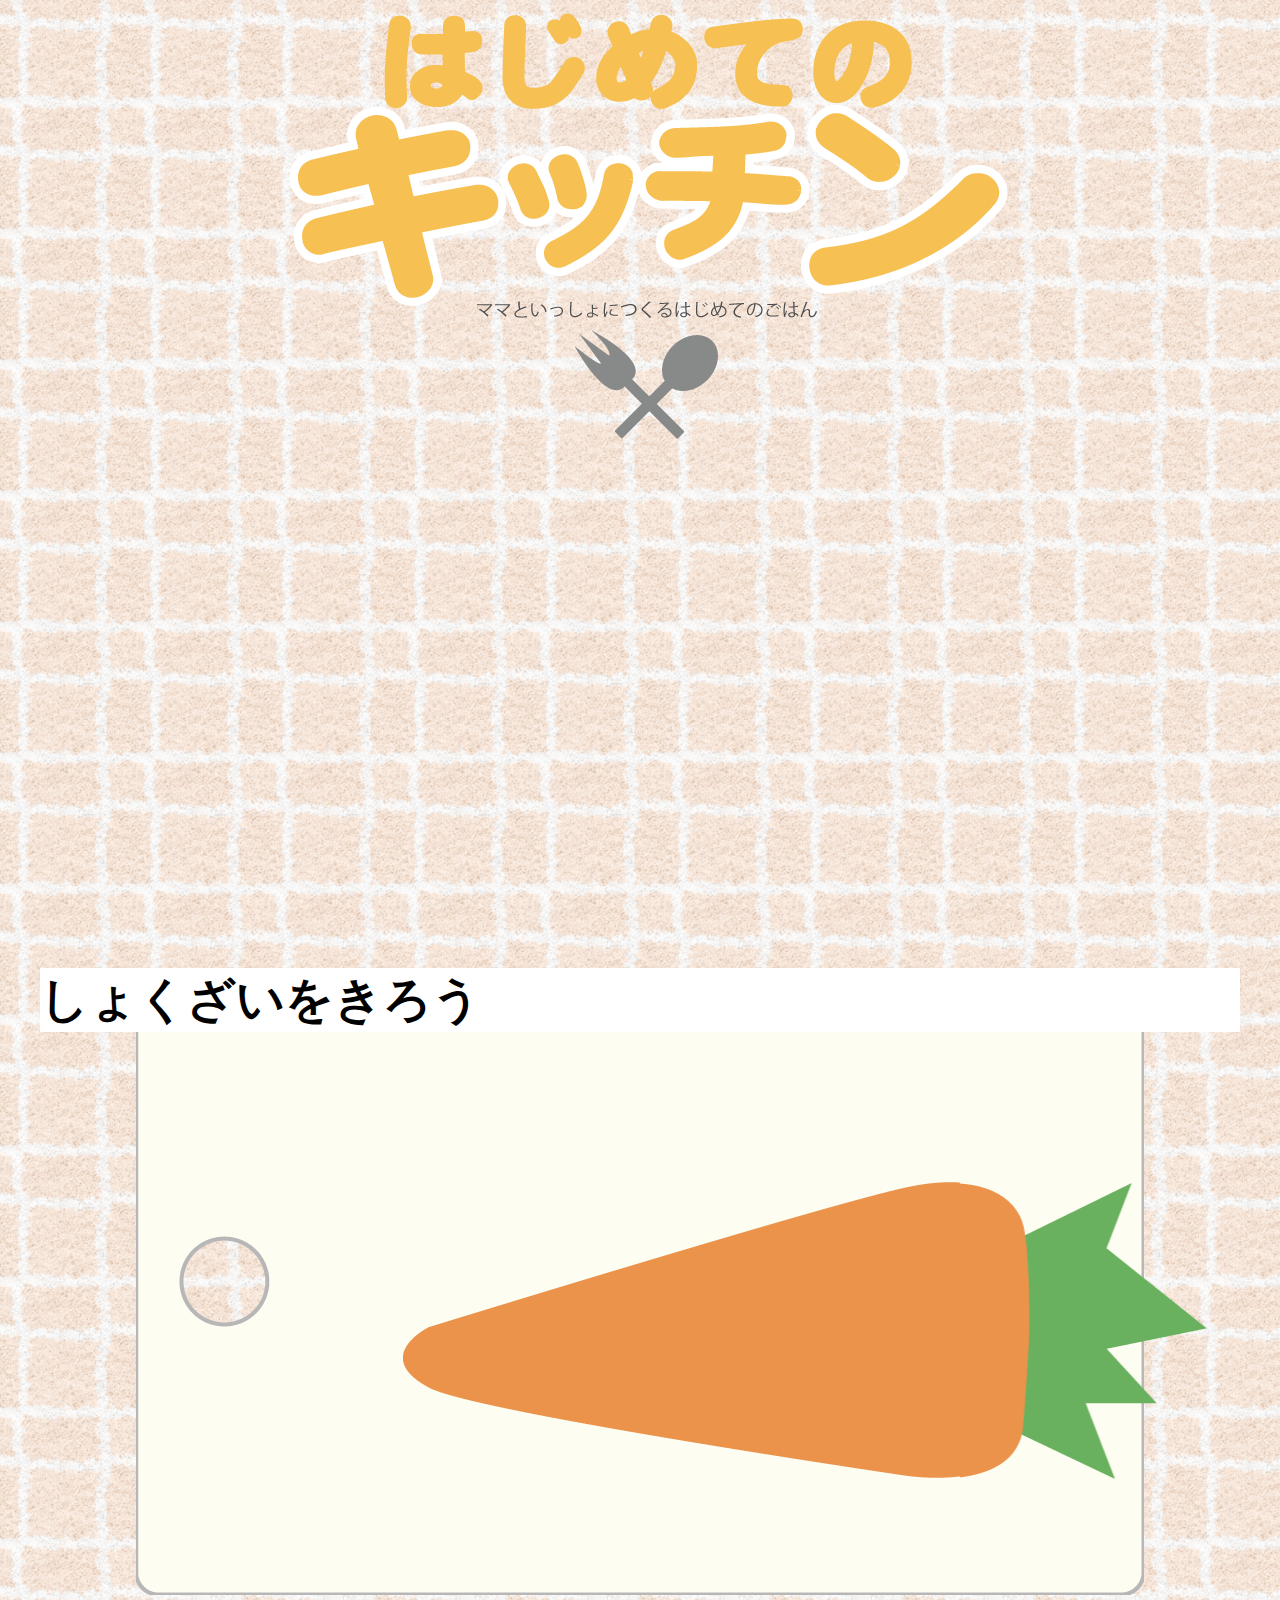
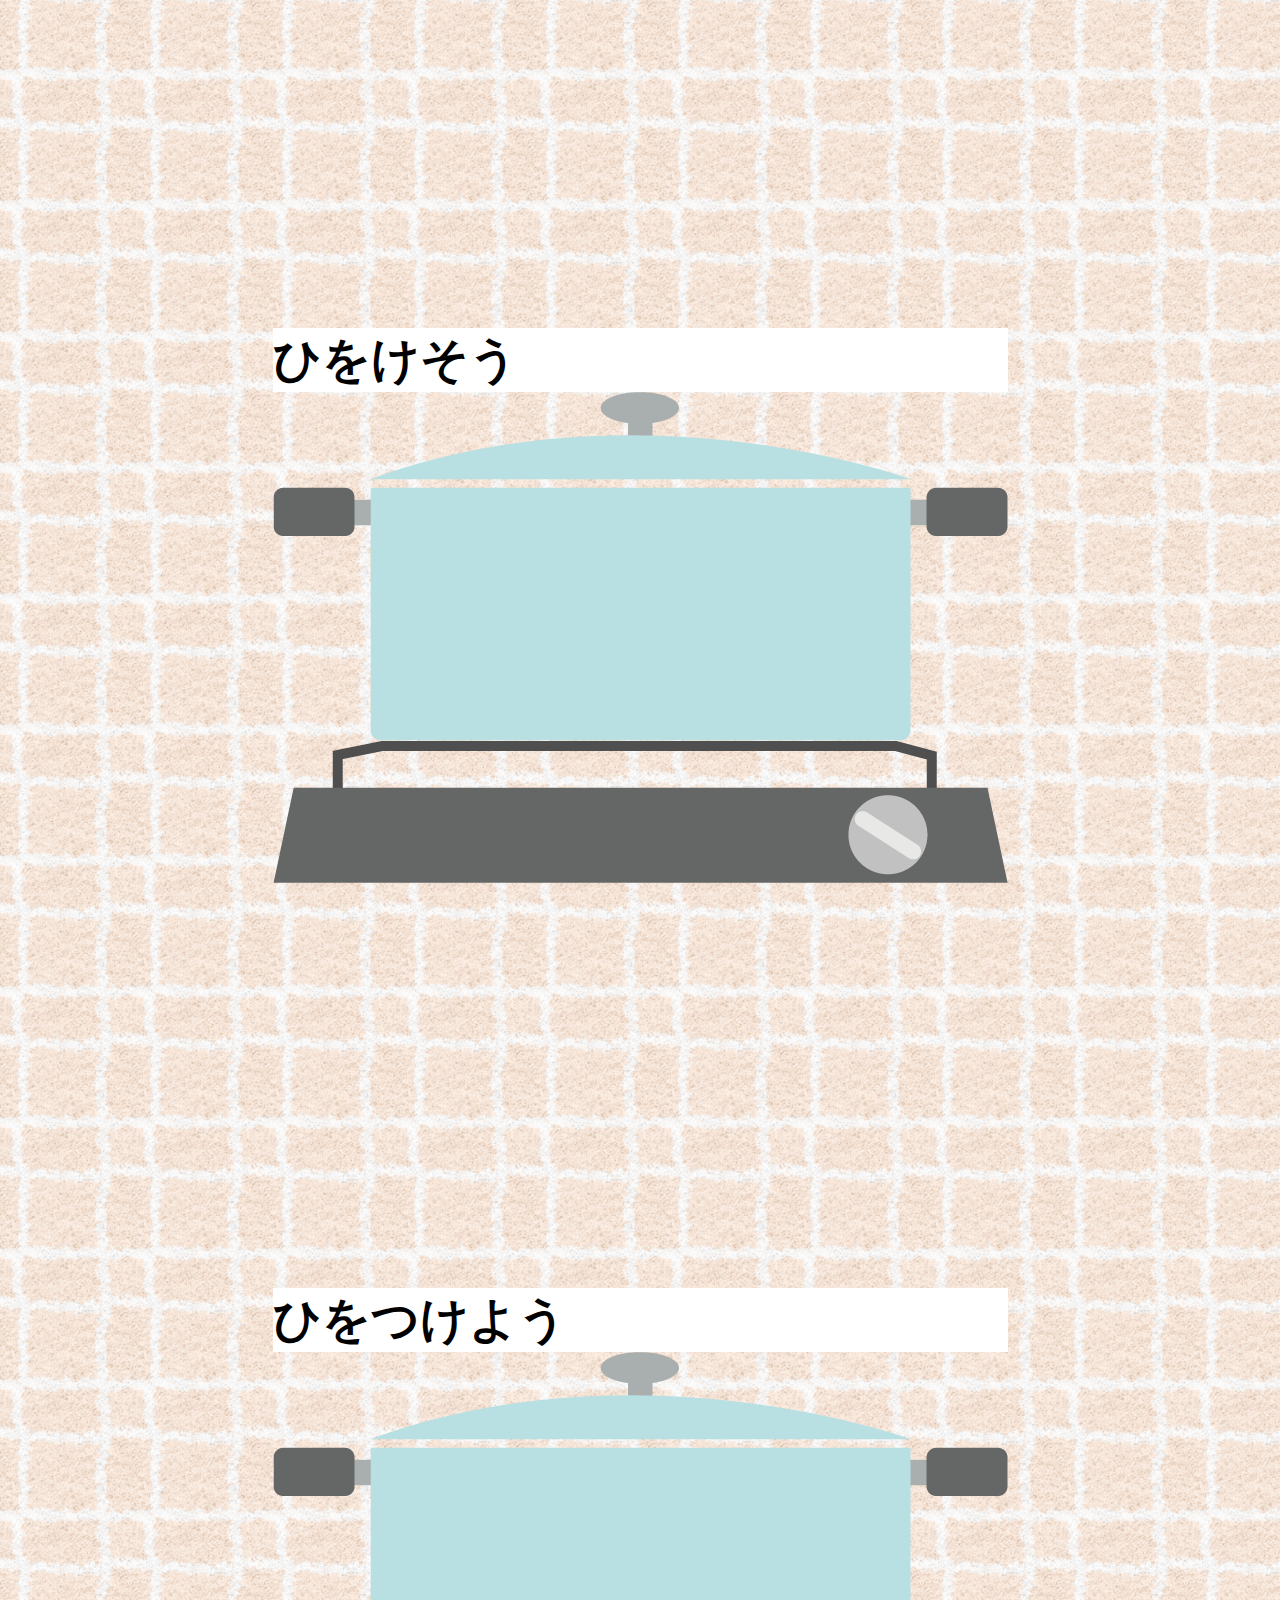
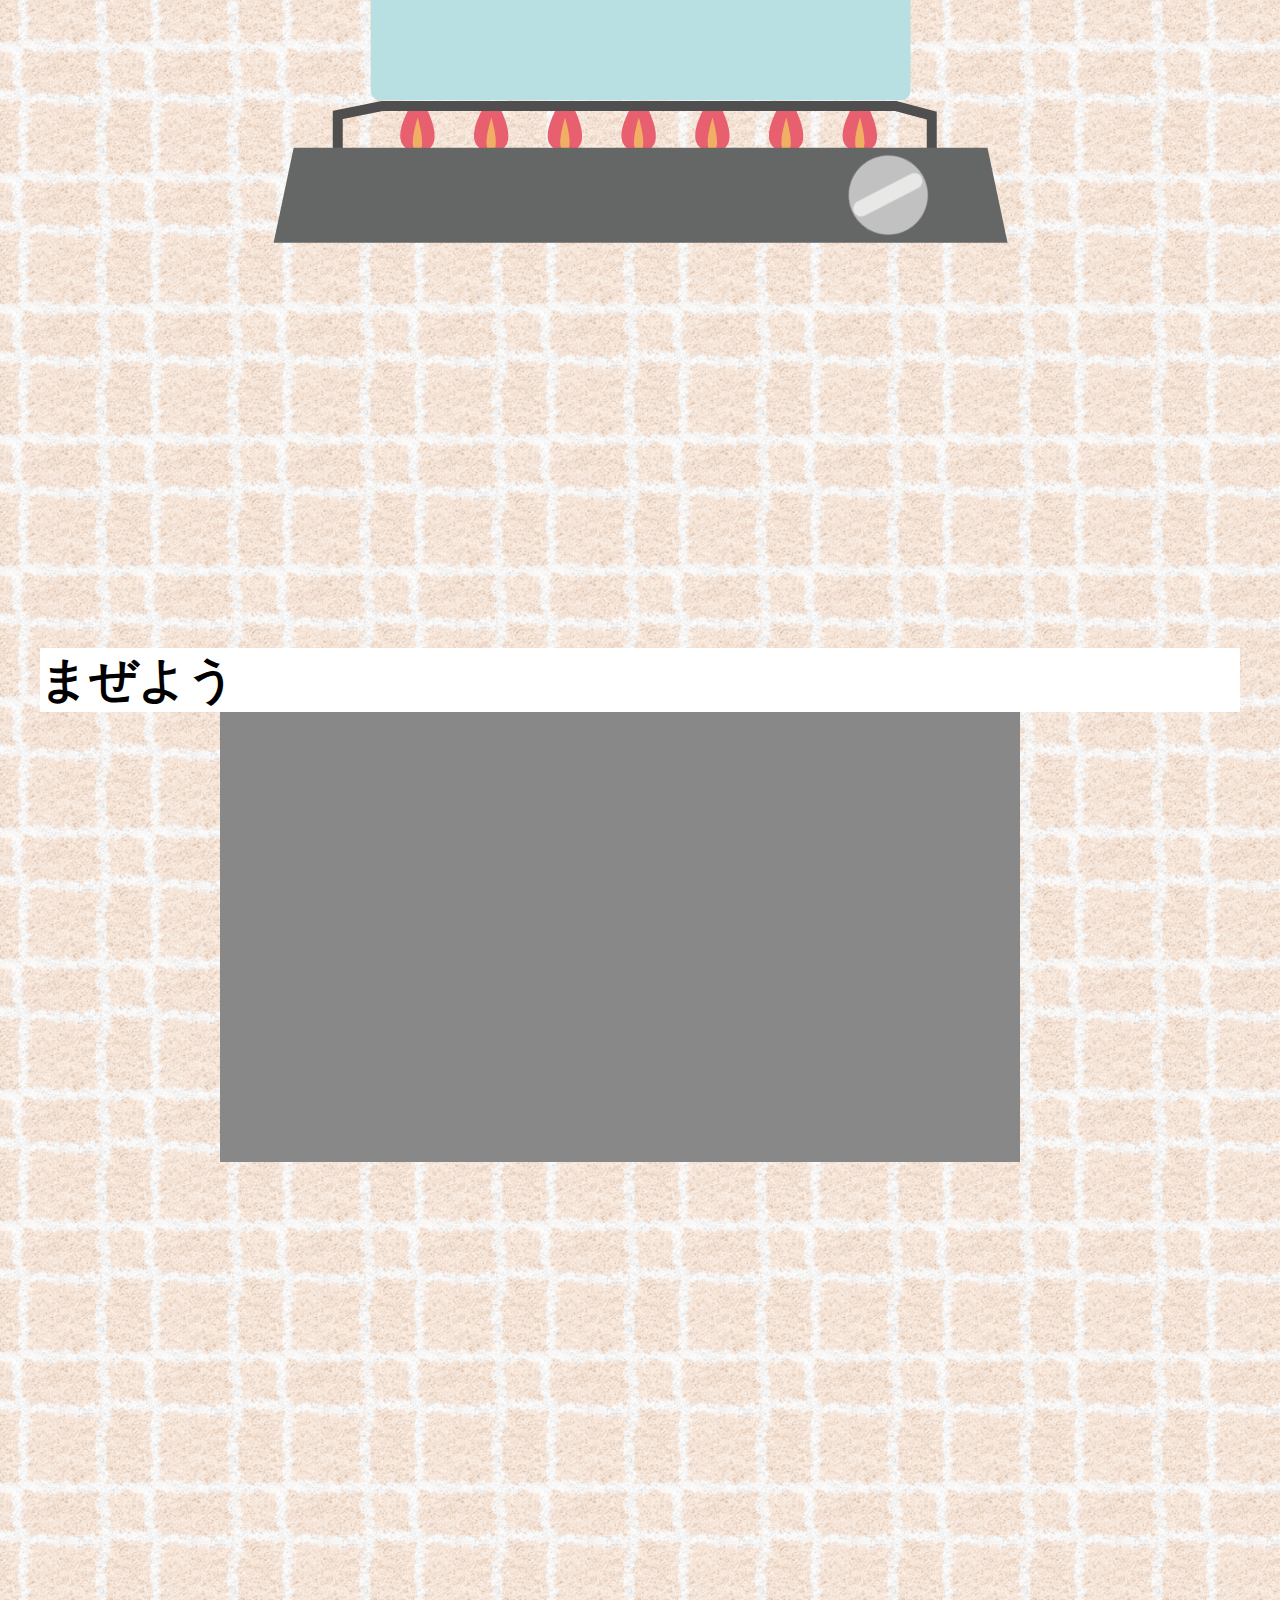
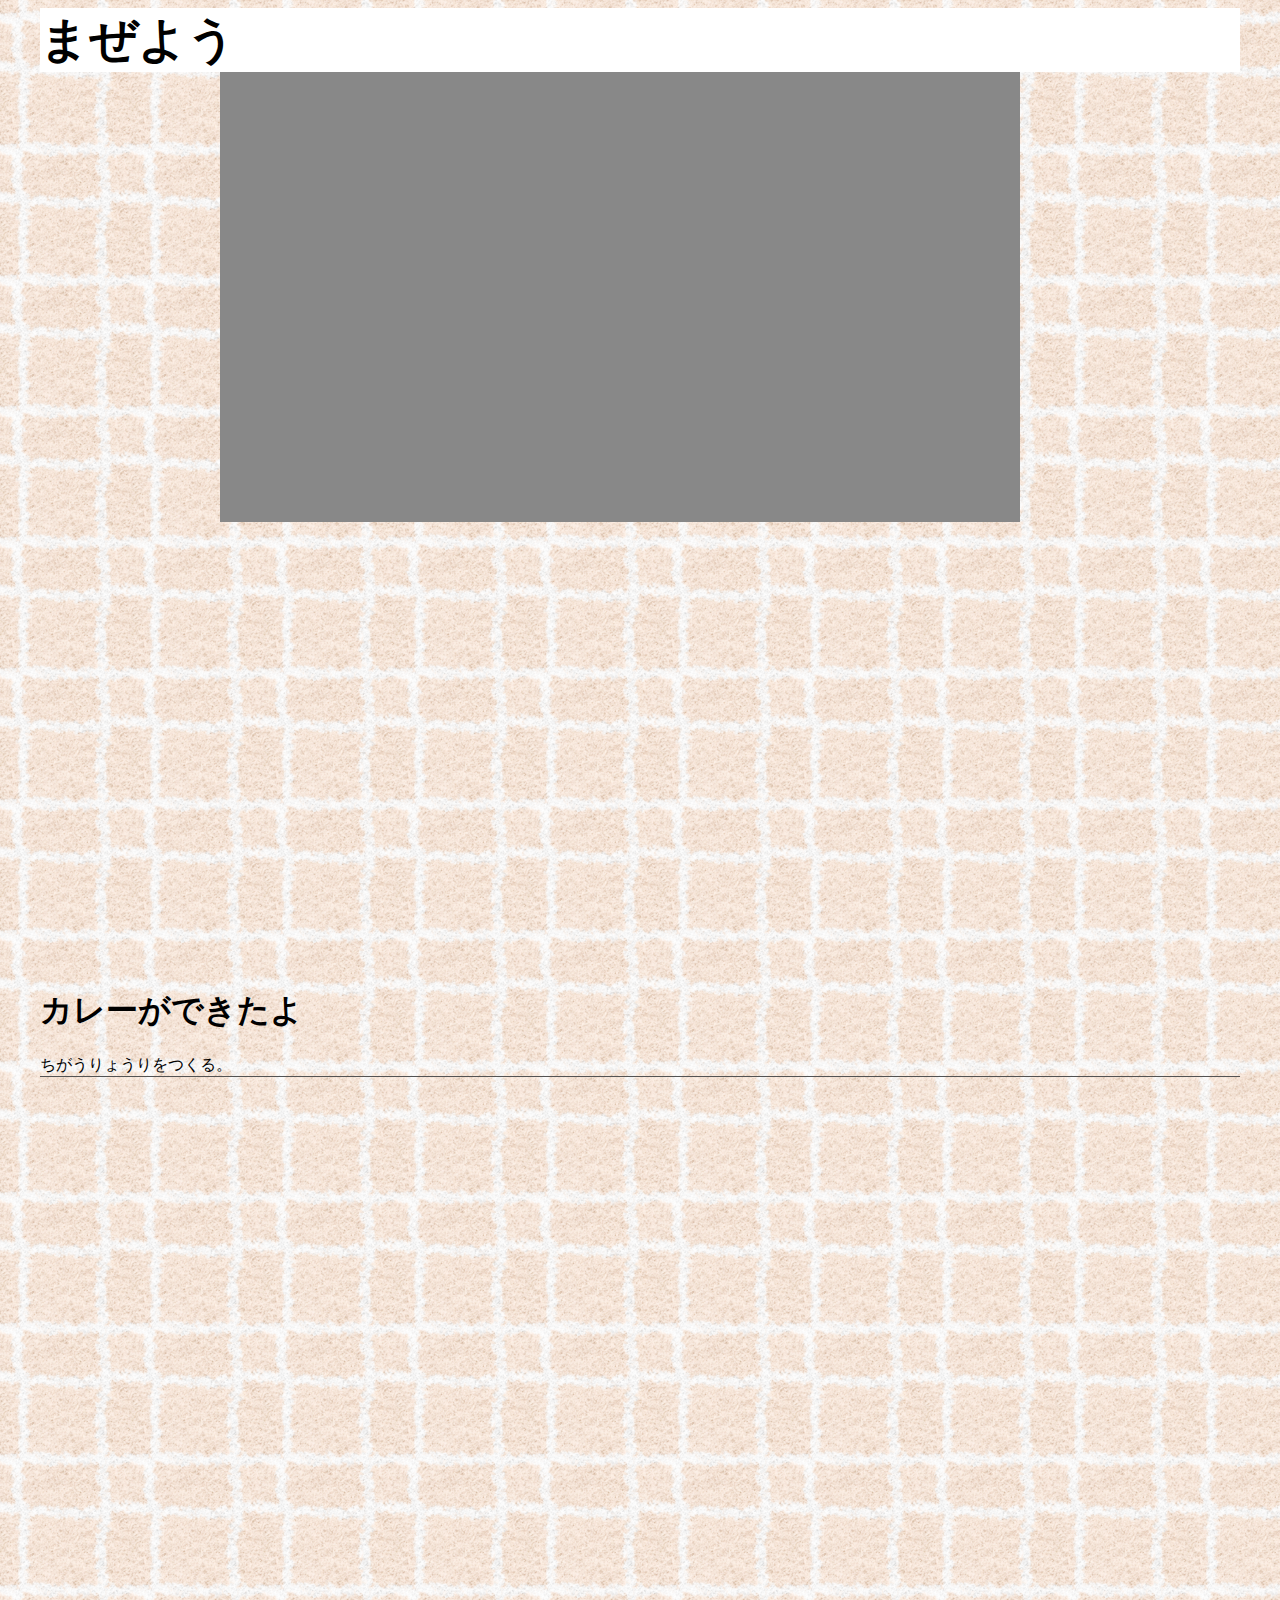
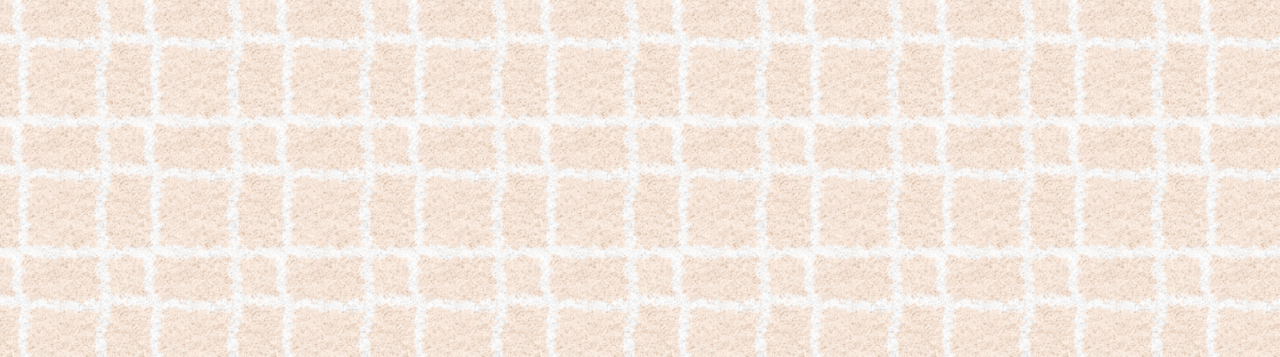
==== commit 383b1e99: "俺の全てをお前に託すぜ！！！！！！" ====
--- a/cook.html
+++ b/cook.html
@@ -4,15 +4,14 @@
 	<meta charset='UTF-8'>
 	<title>はじめてのキッチン　-りょうりをつくろう-</title>
 	<link rel='stylesheet' href='stylesheets/style.css'>
-	<script type='text/javascript' src='js/jquery.min.js'></script>
-	<script type='text/javascript' src='js/cut.js'></script>
-	<script type='text/javascript' src='js/jqueryRotate.js'></script>
-	<script type='text/javascript' src='js/fire.js'></script>
-    <script src='js/imagesLoaded.js'></script>
-    <script src='js/jcanvas.js'></script>
-    <script src='js/mix.js'></script>
-    <script src='js/top.js'></script>
 
+   <script>
+
+      $(document).ready(function(){
+        $("#example2").minimalect();
+      });
+    </script>
+ 
 
 <!-- 	<script>
 		$(window).on('touchmove.noScroll', function(e) {
@@ -25,7 +24,14 @@
     .canvas-wrapper {
         position: relative;
         width: 840px;
-        height: 640px;
+    	<script type='text/javascript' src='js/jquery.min.js'></script>
+	<script type='text/javascript' src='js/cut.js'></script>
+	<script type='text/javascript' src='js/jqueryRotate.js'></script>
+	<script type='text/javascript' src='js/fire.js'></script>
+    <script src='js/imagesLoaded.js'></script>
+    <script src='js/jcanvas.js'></script>
+    <script src='js/mix.js'></script>
+    <script src='js/top.js'></script>    height: 640px;
         margin: 0 auto;
     }
     .cover-canvas {
@@ -46,6 +52,11 @@
 <body>
 
 	<div class='wrapper'>
+		<div class='title'>
+			<img src="images/img_title.png">
+
+		</div>
+
 		<div class='foodwrapper cut'>
 			<h2>しょくざいをきろう</h2>
 			<div class='food'>
--- a/stylesheets/style.css
+++ b/stylesheets/style.css
@@ -1,20 +1,54 @@
 body {
-  background: #FFF1E9;
+  background: url("../images/bg.png");
+}
+
+h2 {
+  margin: 0;
+}
+
+.wrapper {
+  width: 1200px;
+  margin: 0 auto;
+}
+
+.title {
+  width: 702px;
+  height: 960px;
+  margin: 0 auto;
+  text-align: center;
+}
+
+.minict_wrapper {
+  margin-top: 20px;
 }
 
 .goTop {
   display: block;
   border-bottom: 1px solid #535353;
+  cursor: pointer;
+}
+
+input#r_send {
+  margin-top: 100px;
 }
 
 .foodwrapper {
-  width: 1300px;
+  width: 1200px;
   height: 960px;
   margin: 0 auto;
 }
 .foodwrapper.cut {
   background: url("../images/img_board.png") no-repeat;
   background-position: top;
+}
+.foodwrapper.gasoff, .foodwrapper.gason {
+  width: 735px;
+  height: 960px;
+  margin: 0 auto;
+}
+.foodwrapper h2 {
+  font-size: 3em;
+  background: white;
 }
 .foodwrapper .food {
   cursor: pointer;
